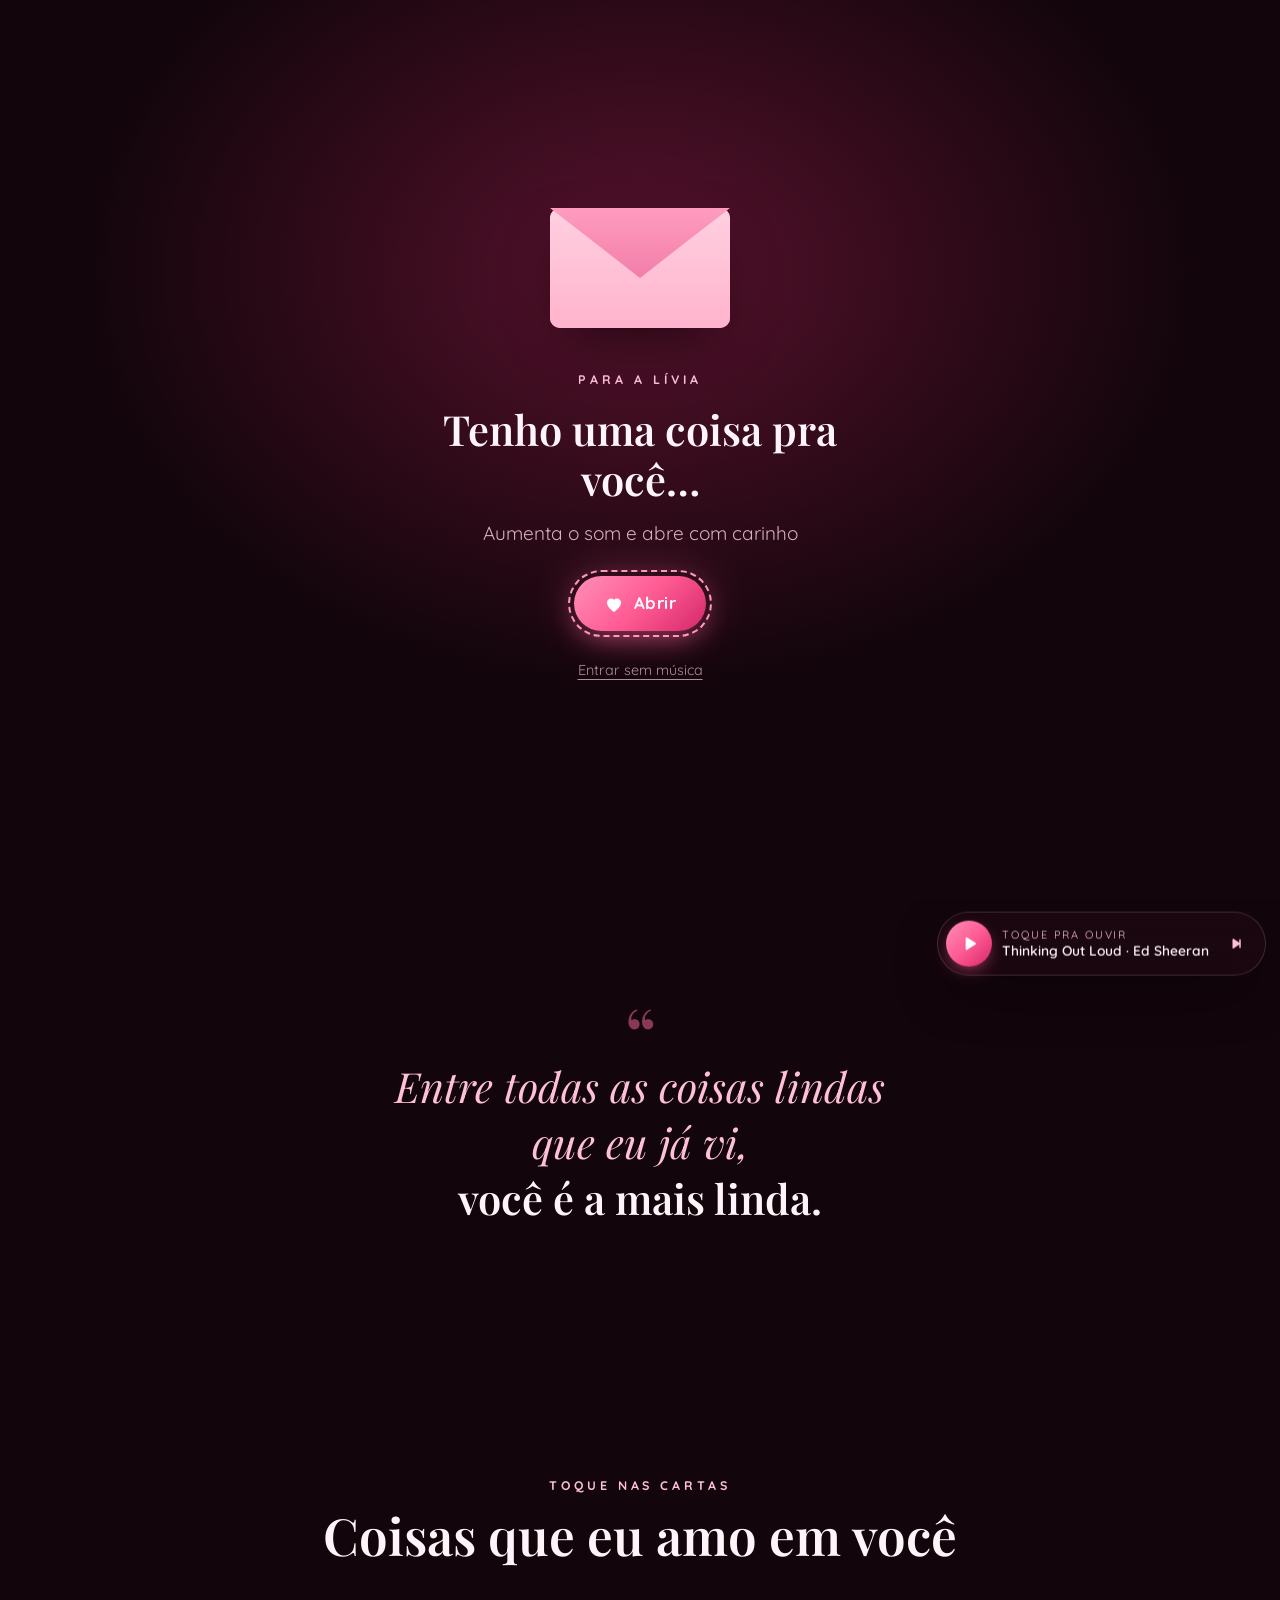
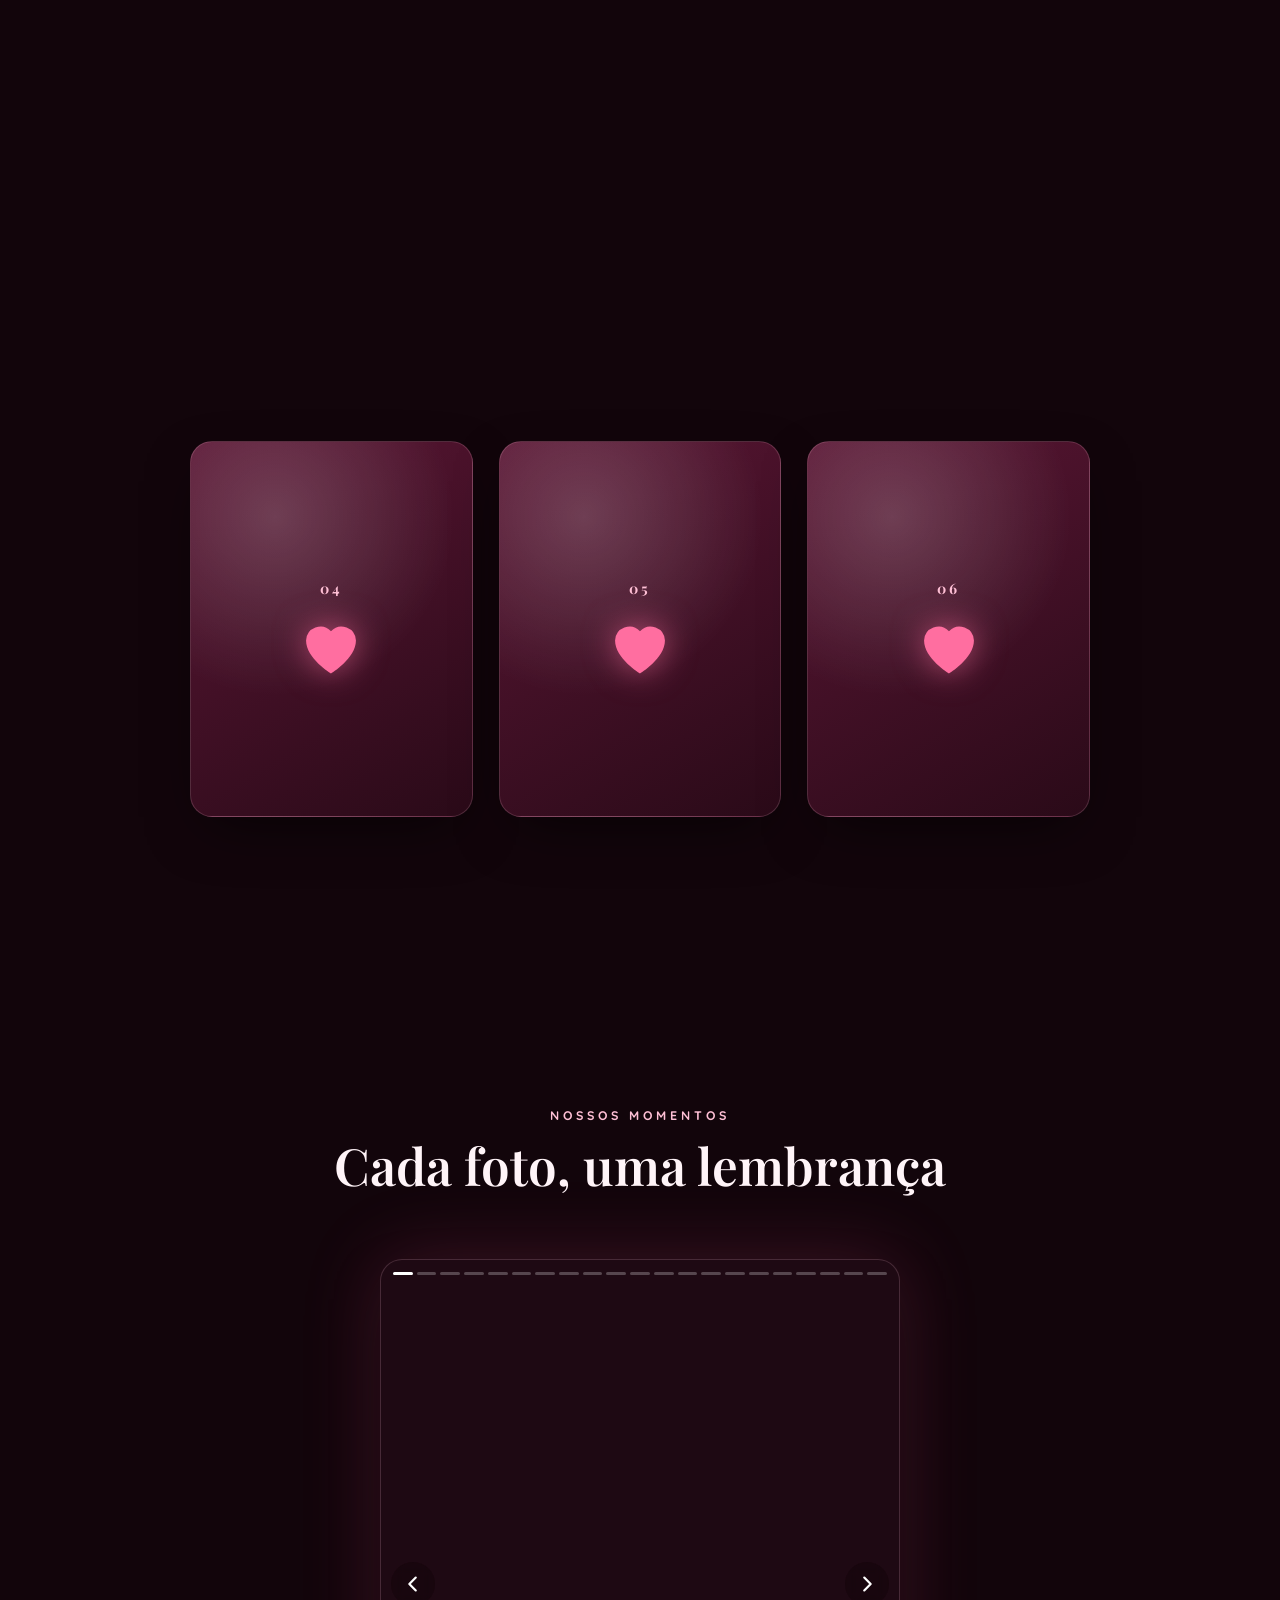
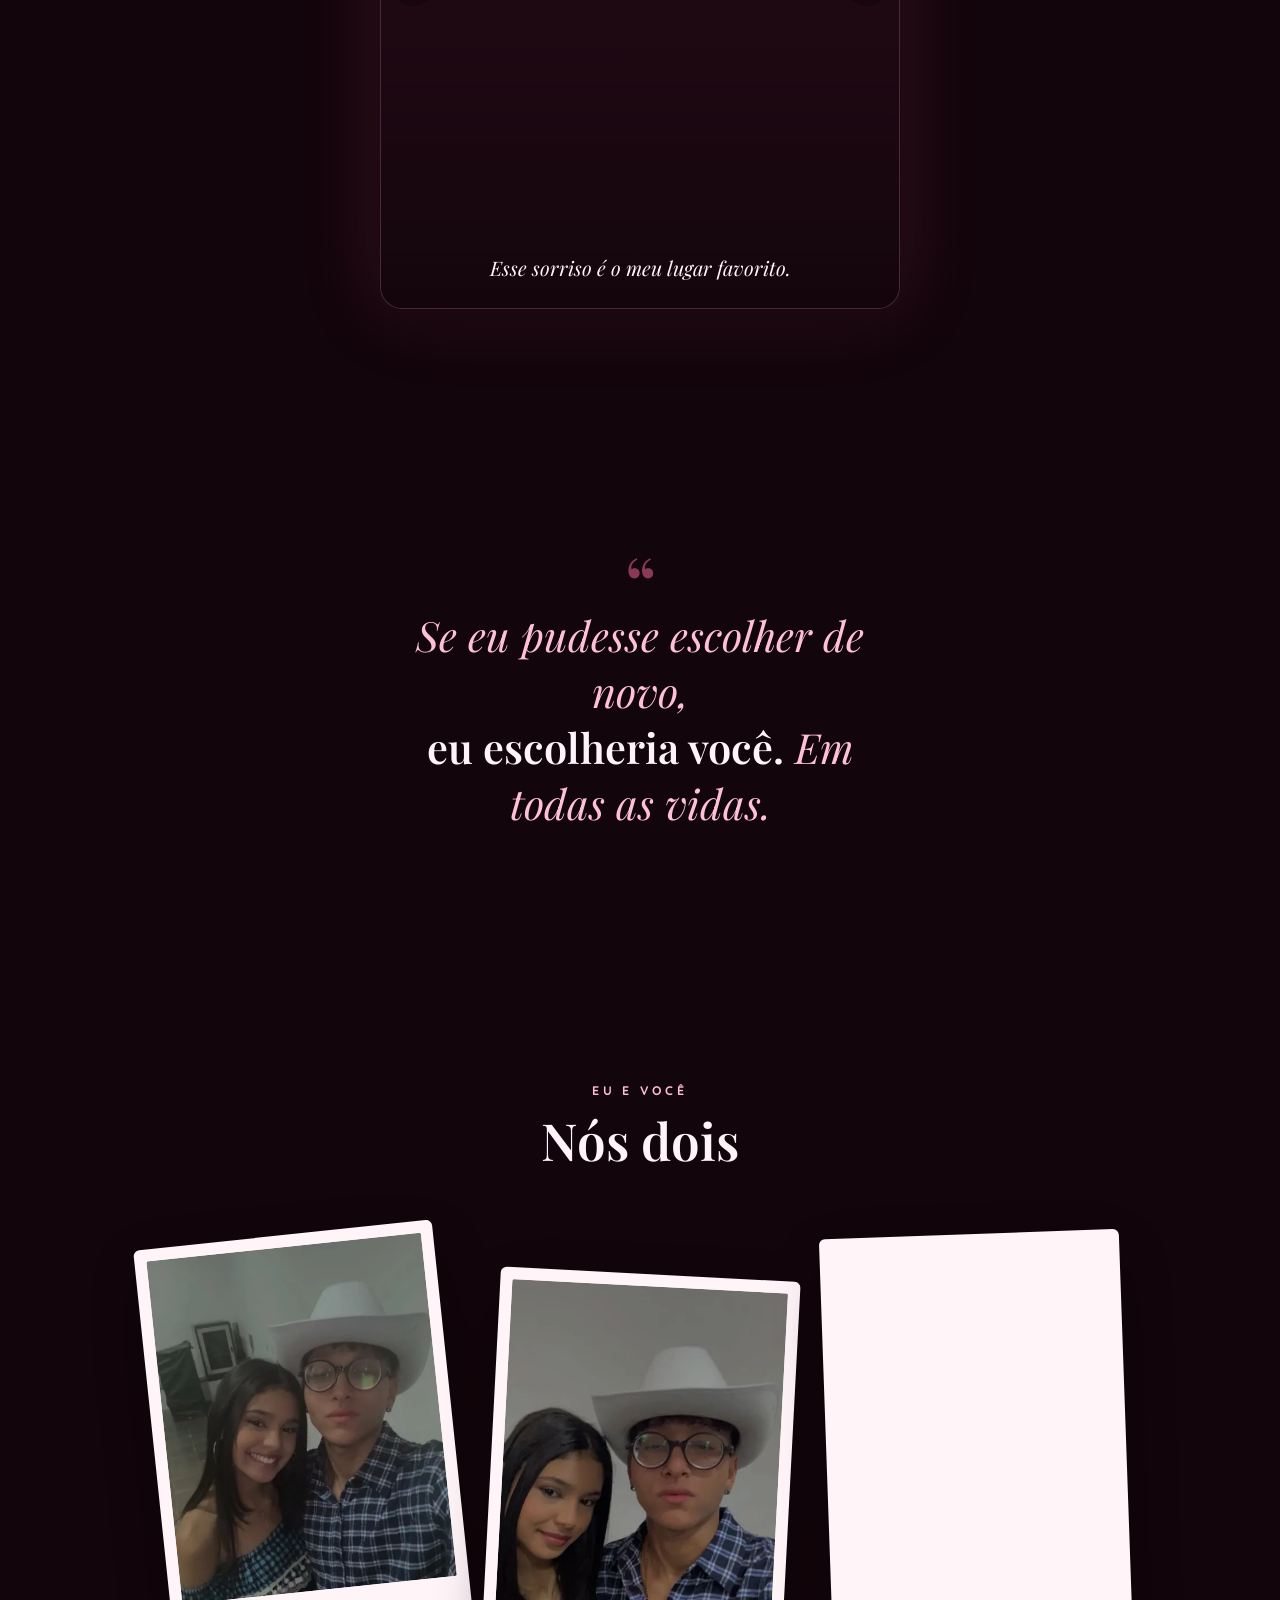
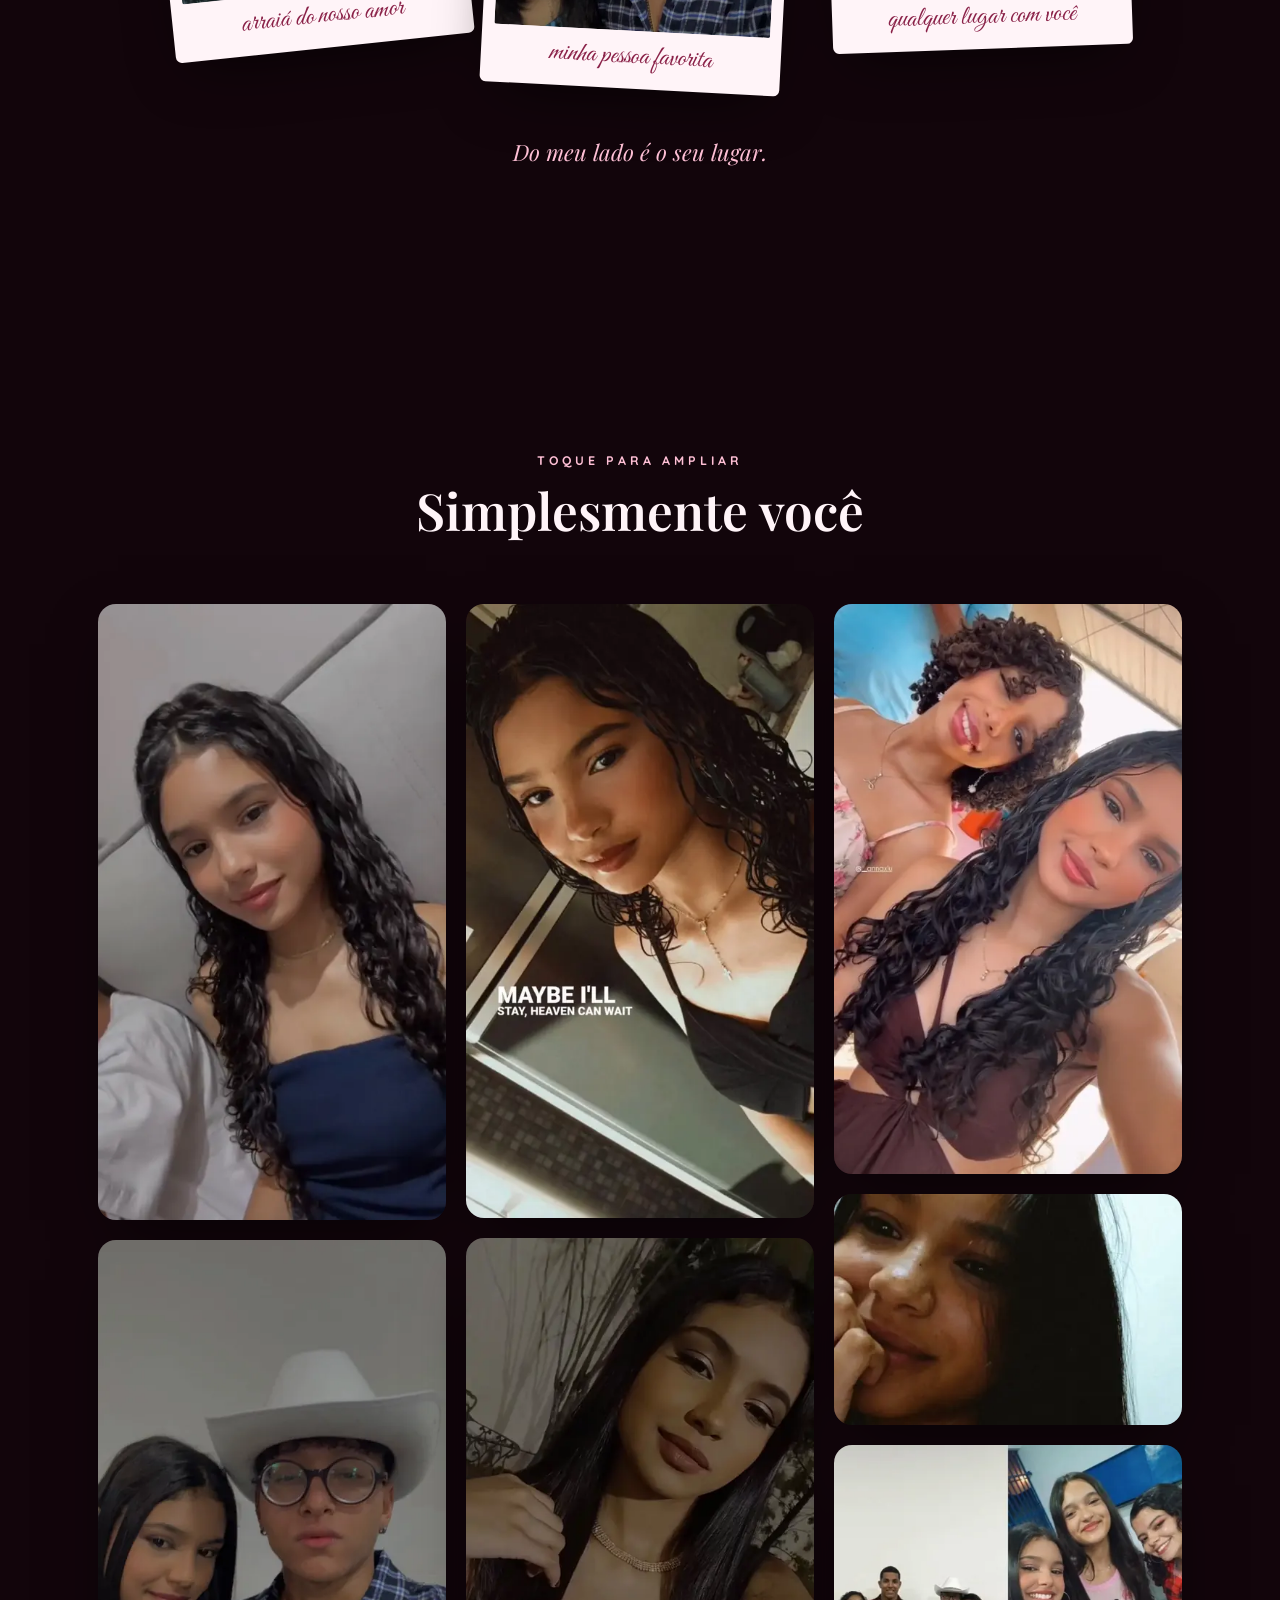
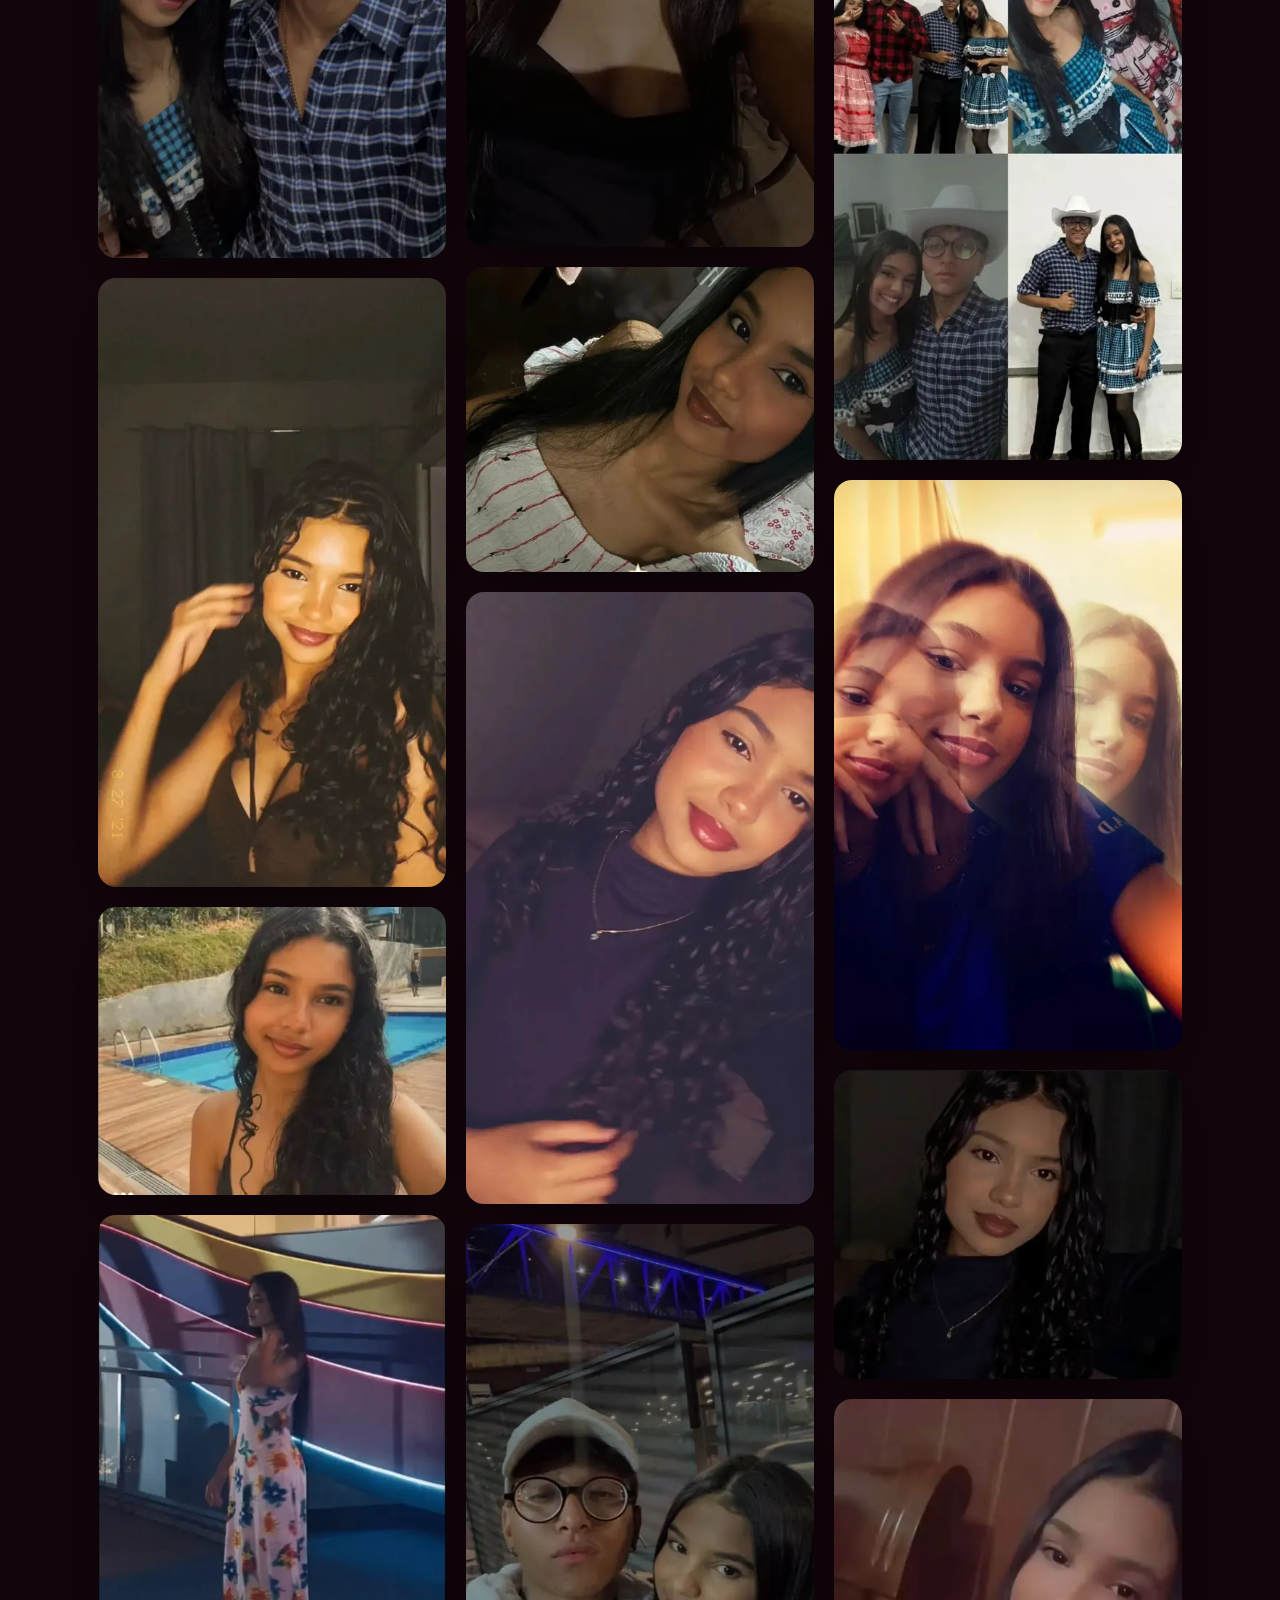
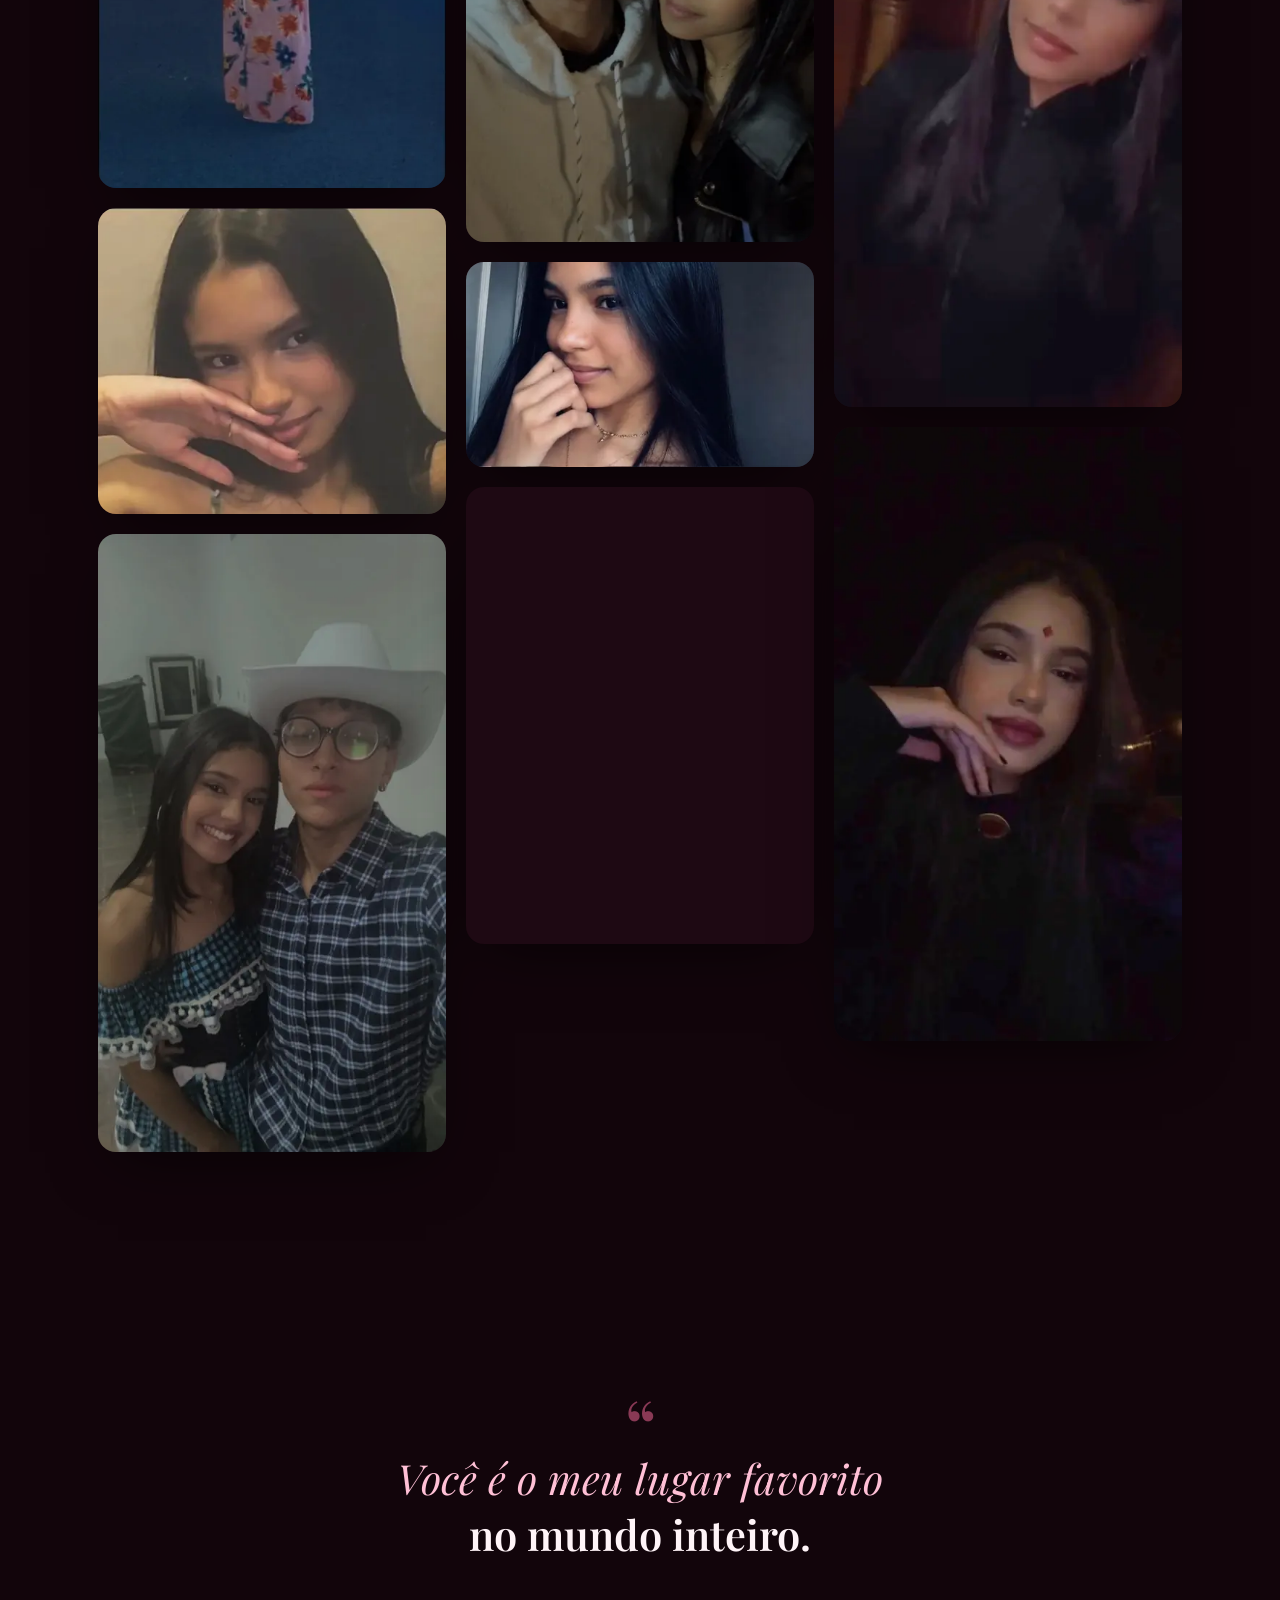
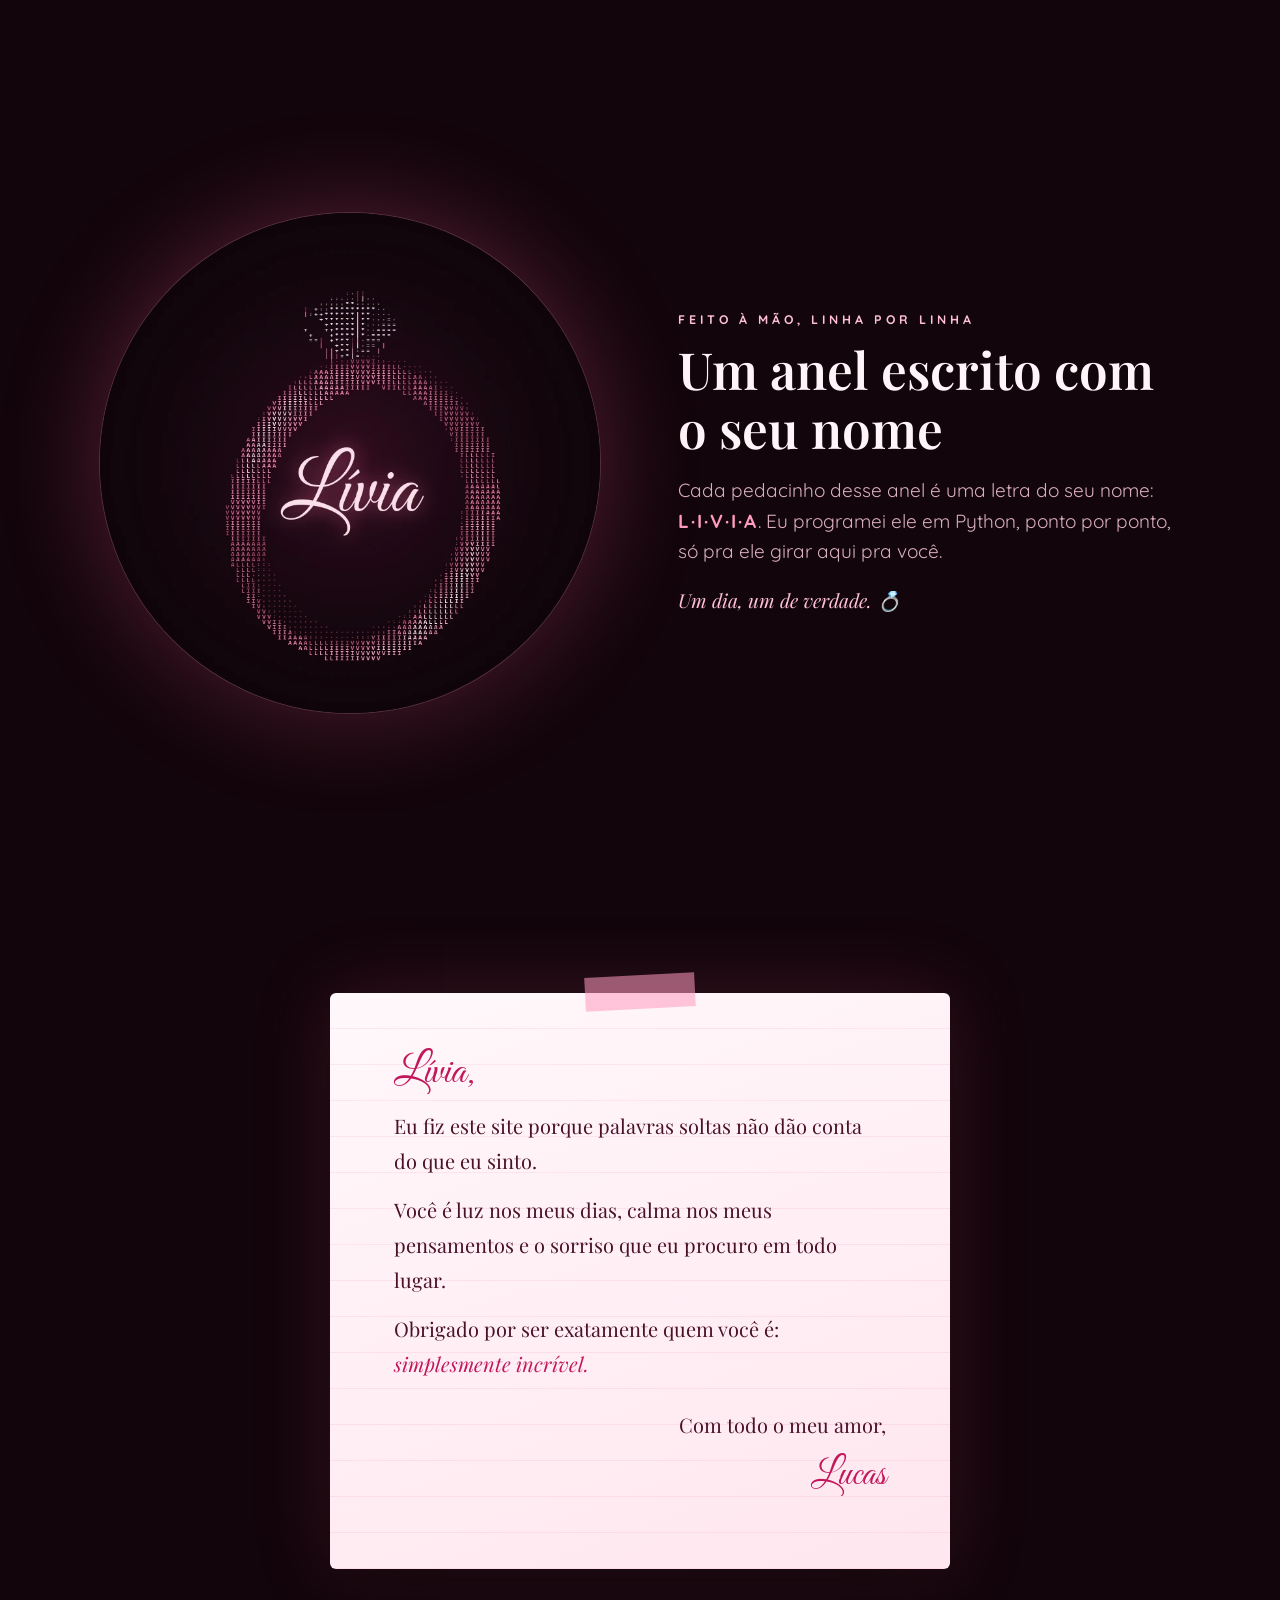
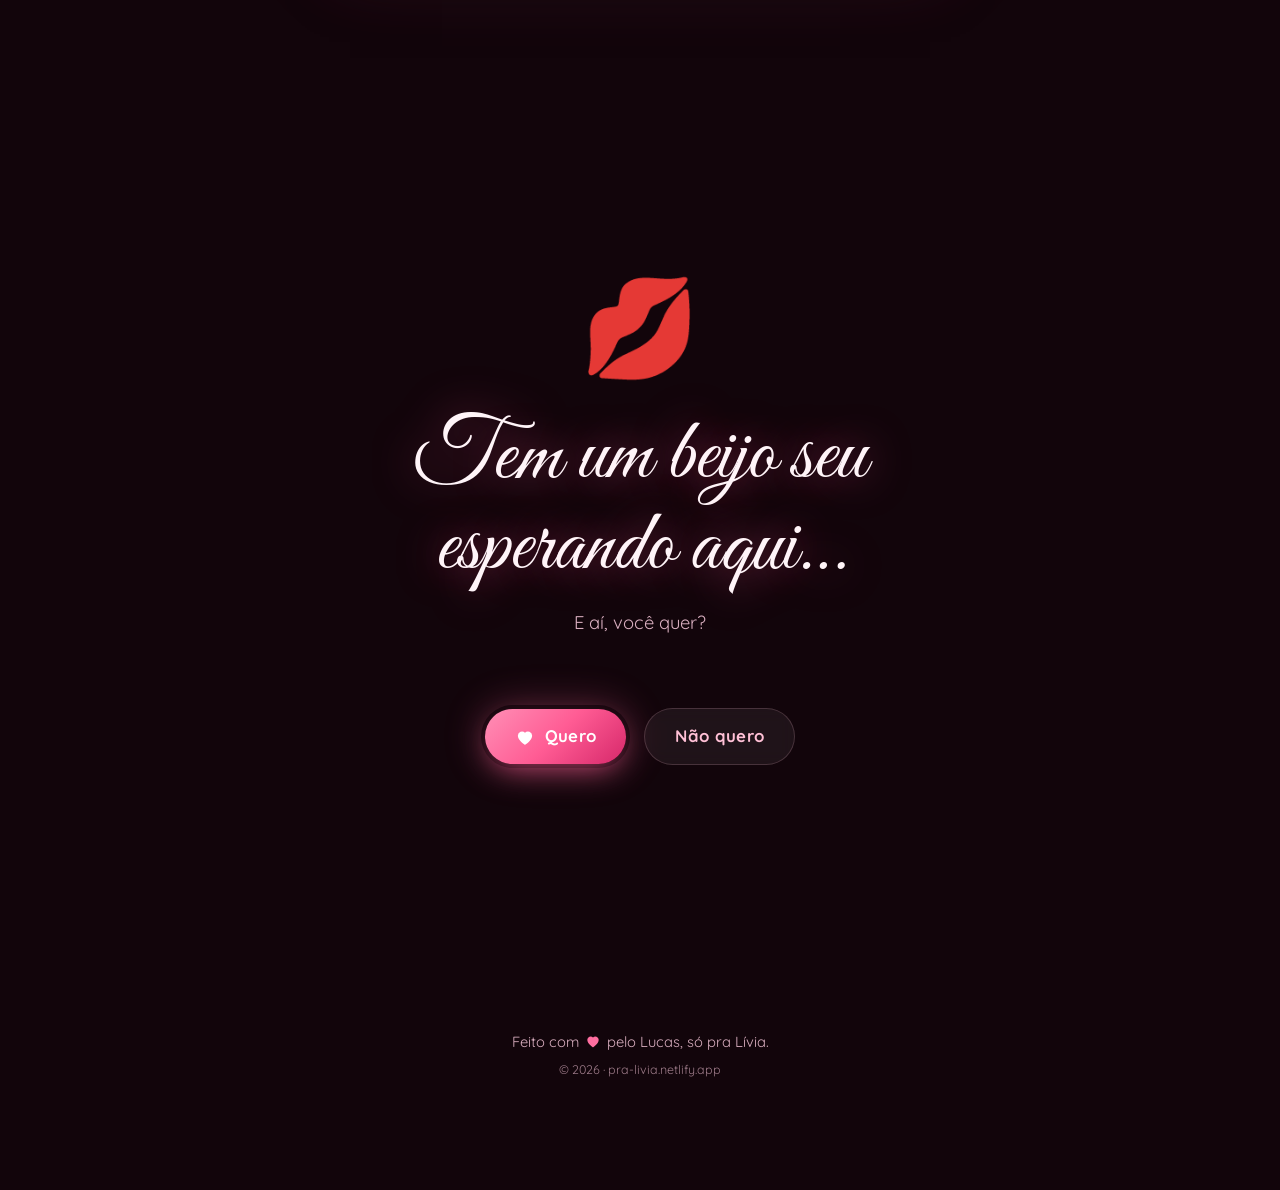
==== index.html @ 04ec2717 "feat: site de homenagem para a Lívia - Abertura em envelope, player de música (YouTube), corações an" ====
<!DOCTYPE html>
<html lang="pt-BR">
<head>
  <!-- =====================================================================
       Ela é simplesmente incrível — uma homenagem para a Lívia
       Feito com amor pelo Lucas · https://pra-livia.netlify.app
       ===================================================================== -->
  <meta charset="UTF-8">
  <meta name="viewport" content="width=device-width, initial-scale=1, viewport-fit=cover">

  <!-- SEO básico -->
  <title>Ela é simplesmente incrível · Uma homenagem para a Lívia</title>
  <meta name="description" content="Um site feito com todo o amor do Lucas para a Lívia: nossos momentos, as fotos mais lindas dela, mensagens do coração e uma música especial. Porque ela é simplesmente incrível.">
  <meta name="author" content="Lucas">
  <meta name="keywords" content="Lívia, homenagem, declaração de amor, namorada, ela é simplesmente incrível, site de amor, Lucas e Lívia">
  <meta name="robots" content="index, follow, max-image-preview:large">
  <link rel="canonical" href="https://pra-livia.netlify.app/">

  <!-- Cores do navegador / app -->
  <meta name="theme-color" content="#12050b">
  <meta name="color-scheme" content="dark">
  <meta name="mobile-web-app-capable" content="yes">
  <meta name="apple-mobile-web-app-capable" content="yes">
  <meta name="apple-mobile-web-app-status-bar-style" content="black-translucent">
  <meta name="apple-mobile-web-app-title" content="Pra Lívia">
  <meta name="application-name" content="Pra Lívia">
  <meta name="format-detection" content="telephone=no">

  <!-- Favicons e ícones -->
  <link rel="icon" href="/favicon.svg" type="image/svg+xml">
  <link rel="icon" href="/assets/icons/favicon.ico" sizes="48x48">
  <link rel="icon" href="/assets/icons/favicon-32x32.png" type="image/png" sizes="32x32">
  <link rel="icon" href="/assets/icons/favicon-16x16.png" type="image/png" sizes="16x16">
  <link rel="apple-touch-icon" href="/assets/icons/apple-touch-icon.png" sizes="180x180">
  <link rel="manifest" href="/site.webmanifest">

  <!-- Open Graph: WhatsApp, Instagram, Facebook, LinkedIn, Telegram, Discord -->
  <meta property="og:type" content="website">
  <meta property="og:locale" content="pt_BR">
  <meta property="og:site_name" content="Pra Lívia">
  <meta property="og:title" content="Ela é simplesmente incrível 💗">
  <meta property="og:description" content="Lívia, eu fiz uma coisa pra você. Abre com carinho. Com todo o amor do Lucas.">
  <meta property="og:url" content="https://pra-livia.netlify.app/">
  <meta property="og:image" content="https://pra-livia.netlify.app/assets/img/social/og-image.jpg">
  <meta property="og:image:secure_url" content="https://pra-livia.netlify.app/assets/img/social/og-image.jpg">
  <meta property="og:image:type" content="image/jpeg">
  <meta property="og:image:width" content="1200">
  <meta property="og:image:height" content="630">
  <meta property="og:image:alt" content="Polaroids da Lívia e do Lucas com o título: Ela é simplesmente incrível">

  <!-- X / Twitter -->
  <meta name="twitter:card" content="summary_large_image">
  <meta name="twitter:title" content="Ela é simplesmente incrível 💗">
  <meta name="twitter:description" content="Lívia, eu fiz uma coisa pra você. Abre com carinho. Com todo o amor do Lucas.">
  <meta name="twitter:image" content="https://pra-livia.netlify.app/assets/img/social/og-image.jpg">
  <meta name="twitter:image:alt" content="Polaroids da Lívia e do Lucas com o título: Ela é simplesmente incrível">

  <!-- Dados estruturados (Google) -->
  <script type="application/ld+json">
  {
    "@context": "https://schema.org",
    "@type": "WebSite",
    "name": "Ela é simplesmente incrível",
    "alternateName": "Pra Lívia",
    "url": "https://pra-livia.netlify.app/",
    "inLanguage": "pt-BR",
    "description": "Uma homenagem do Lucas para a Lívia: momentos, fotos, mensagens e música.",
    "image": "https://pra-livia.netlify.app/assets/img/social/og-image.jpg",
    "author": { "@type": "Person", "name": "Lucas" },
    "about": { "@type": "Person", "name": "Lívia" }
  }
  </script>

  <!-- Fontes (Google Fonts) e conexões antecipadas -->
  <link rel="preconnect" href="https://fonts.googleapis.com">
  <link rel="preconnect" href="https://fonts.gstatic.com" crossorigin>
  <link rel="stylesheet" href="https://fonts.googleapis.com/css2?family=Great+Vibes&family=Playfair+Display:ital,wght@0,500;0,600;0,700;1,500&family=Quicksand:wght@400;500;600;700&display=swap">

  <!-- Foto principal carregada primeiro (melhora o LCP) -->
  <link rel="preload" as="image" href="/assets/img/fotos/livia-01-sm.webp" imagesrcset="/assets/img/fotos/livia-01-sm.webp 480w, /assets/img/fotos/livia-01.webp 900w" imagesizes="(max-width: 700px) 78vw, 420px">

  <link rel="stylesheet" href="/assets/css/style.css">
  <script src="/assets/js/main.js" defer></script>
</head>

<body class="is-locked">
  <a class="skip-link" href="#conteudo">Pular para o conteúdo</a>

  <!-- Fundo animado: corações flutuando (canvas) -->
  <canvas id="hearts-canvas" class="hearts-canvas" aria-hidden="true"></canvas>

  <!-- ===================================================================
       0) ABERTURA — o "envelope". O toque dela libera a música.
       =================================================================== -->
  <div id="intro" class="intro" role="dialog" aria-modal="true" aria-labelledby="intro-title">
    <div class="intro__card">
      <div class="envelope" aria-hidden="true">
        <div class="envelope__body"></div>
        <div class="envelope__letter">
          <svg viewBox="0 0 32 32"><use href="#i-heart"/></svg>
        </div>
        <div class="envelope__front"></div>
        <div class="envelope__flap"></div>
      </div>
      <p class="intro__eyebrow">Para a Lívia</p>
      <h1 id="intro-title" class="intro__title">Tenho uma coisa pra você…</h1>
      <p class="intro__hint">Aumenta o som e abre com carinho</p>
      <button id="intro-open" class="btn btn--primary btn--glow" type="button">
        <svg class="btn__icon" viewBox="0 0 32 32" aria-hidden="true"><use href="#i-heart"/></svg>
        Abrir
      </button>
      <button id="intro-silent" class="intro__silent" type="button">Entrar sem música</button>
    </div>
  </div>

  <!-- Player de música flutuante -->
  <aside class="player" id="player" aria-label="Música">
    <button class="player__toggle" id="player-toggle" type="button" aria-label="Tocar música" aria-pressed="false">
      <svg class="player__icon player__icon--play" viewBox="0 0 24 24" aria-hidden="true"><path d="M8 5.5v13a1 1 0 0 0 1.5.86l10.4-6.5a1 1 0 0 0 0-1.72L9.5 4.64A1 1 0 0 0 8 5.5z"/></svg>
      <span class="player__bars" aria-hidden="true"><i></i><i></i><i></i><i></i></span>
    </button>
    <div class="player__info">
      <span class="player__label" id="player-label">Toque pra ouvir</span>
      <span class="player__song" id="player-song">Thinking Out Loud · Ed Sheeran</span>
    </div>
    <button class="player__next" id="player-next" type="button" aria-label="Próxima música">
      <svg viewBox="0 0 24 24" aria-hidden="true"><path d="M6 6.5v11a1 1 0 0 0 1.55.83L15 13.2V17a1 1 0 0 0 2 0V7a1 1 0 0 0-2 0v3.8L7.55 5.67A1 1 0 0 0 6 6.5z"/></svg>
    </button>
    <!-- O YouTube injeta o player aqui (fica escondido: só o áudio importa) -->
    <div class="player__yt" aria-hidden="true"><div id="yt-player"></div></div>
  </aside>

  <main id="conteudo">

    <!-- =================================================================
         1) CAPA
         ================================================================= -->
    <header class="hero" id="inicio">
      <div class="hero__text">
        <p class="eyebrow reveal">Uma homenagem para</p>
        <h2 class="hero__name reveal" data-delay="1">Lívia</h2>
        <p class="hero__title reveal" data-delay="2">Ela é simplesmente <em>incrível</em></p>
        <p class="hero__typed reveal" data-delay="3">
          <span id="typed"></span><span class="caret" aria-hidden="true"></span>
        </p>
      </div>

      <figure class="hero__photo reveal" data-delay="2">
        <div class="hero__frame">
          <img src="/assets/img/fotos/livia-01-sm.webp"
               srcset="/assets/img/fotos/livia-01-sm.webp 480w, /assets/img/fotos/livia-01.webp 900w"
               sizes="(max-width: 700px) 78vw, 420px"
               width="900" height="1593" alt="Lívia sorrindo, com os cabelos cacheados soltos"
               fetchpriority="high" decoding="async">
        </div>
        <span class="hero__badge" aria-hidden="true">
          <svg viewBox="0 0 32 32"><use href="#i-heart"/></svg>
        </span>
      </figure>

      <a class="scroll-hint" href="#motivos">
        <span>role com carinho</span>
        <i aria-hidden="true"></i>
      </a>
    </header>

    <!-- Mensagem curta entre seções -->
    <section class="quote" aria-label="Mensagem para a Lívia">
      <p class="quote__text reveal">Entre todas as coisas lindas que eu já vi,<br><strong>você é a mais linda.</strong></p>
    </section>

    <!-- =================================================================
         2) MOTIVOS — cartas que viram ao toque
         ================================================================= -->
    <section class="section reasons" id="motivos" aria-labelledby="motivos-titulo">
      <header class="section__head">
        <p class="eyebrow reveal">Toque nas cartas</p>
        <h2 id="motivos-titulo" class="section__title reveal">Coisas que eu amo em você</h2>
      </header>

      <ul class="reasons__grid">
        <li class="reveal"><button class="flip" type="button" aria-pressed="false"><span class="flip__inner"><span class="flip__front"><b>01</b><svg viewBox="0 0 32 32" aria-hidden="true"><use href="#i-heart"/></svg><span class="visually-hidden">Revelar motivo</span></span><span class="flip__back">Seu sorriso, que muda o meu dia inteiro em um segundo.</span></span></button></li>
        <li class="reveal" data-delay="1"><button class="flip" type="button" aria-pressed="false"><span class="flip__inner"><span class="flip__front"><b>02</b><svg viewBox="0 0 32 32" aria-hidden="true"><use href="#i-heart"/></svg><span class="visually-hidden">Revelar motivo</span></span><span class="flip__back">Seus olhos, que dizem tudo sem você falar nada.</span></span></button></li>
        <li class="reveal" data-delay="2"><button class="flip" type="button" aria-pressed="false"><span class="flip__inner"><span class="flip__front"><b>03</b><svg viewBox="0 0 32 32" aria-hidden="true"><use href="#i-heart"/></svg><span class="visually-hidden">Revelar motivo</span></span><span class="flip__back">Esses cachos, que são uma obra de arte.</span></span></button></li>
        <li class="reveal"><button class="flip" type="button" aria-pressed="false"><span class="flip__inner"><span class="flip__front"><b>04</b><svg viewBox="0 0 32 32" aria-hidden="true"><use href="#i-heart"/></svg><span class="visually-hidden">Revelar motivo</span></span><span class="flip__back">O seu jeitinho, que ninguém mais no mundo tem.</span></span></button></li>
        <li class="reveal" data-delay="1"><button class="flip" type="button" aria-pressed="false"><span class="flip__inner"><span class="flip__front"><b>05</b><svg viewBox="0 0 32 32" aria-hidden="true"><use href="#i-heart"/></svg><span class="visually-hidden">Revelar motivo</span></span><span class="flip__back">A paz que eu sinto quando estou com você.</span></span></button></li>
        <li class="reveal" data-delay="2"><button class="flip" type="button" aria-pressed="false"><span class="flip__inner"><span class="flip__front"><b>06</b><svg viewBox="0 0 32 32" aria-hidden="true"><use href="#i-heart"/></svg><span class="visually-hidden">Revelar motivo</span></span><span class="flip__back">Você inteira. Do jeitinho que você é.</span></span></button></li>
      </ul>
    </section>

    <!-- =================================================================
         3) SLIDESHOW — as fotos passando sozinhas
         ================================================================= -->
    <section class="section show" id="momentos" aria-labelledby="momentos-titulo">
      <header class="section__head">
        <p class="eyebrow reveal">Nossos momentos</p>
        <h2 id="momentos-titulo" class="section__title reveal">Cada foto, uma lembrança</h2>
      </header>

      <div class="show__stage reveal" id="slideshow" aria-roledescription="carrossel" aria-label="Fotos passando automaticamente">
        <div class="show__progress" id="show-progress" aria-hidden="true"></div>
        <div class="show__slides" id="show-slides"></div>
        <p class="show__caption" id="show-caption"></p>
        <button class="show__nav show__nav--prev" id="show-prev" type="button" aria-label="Foto anterior">
          <svg viewBox="0 0 24 24" aria-hidden="true"><path d="M15 5l-7 7 7 7"/></svg>
        </button>
        <button class="show__nav show__nav--next" id="show-next" type="button" aria-label="Próxima foto">
          <svg viewBox="0 0 24 24" aria-hidden="true"><path d="M9 5l7 7-7 7"/></svg>
        </button>
      </div>
    </section>

    <section class="quote" aria-label="Mensagem para a Lívia">
      <p class="quote__text reveal">Se eu pudesse escolher de novo,<br><strong>eu escolheria você.</strong> Em todas as vidas.</p>
    </section>

    <!-- =================================================================
         4) NÓS DOIS — polaroids
         ================================================================= -->
    <section class="section us" id="nos" aria-labelledby="nos-titulo">
      <header class="section__head">
        <p class="eyebrow reveal">Eu e você</p>
        <h2 id="nos-titulo" class="section__title reveal">Nós dois</h2>
      </header>

      <div class="us__board">
        <figure class="polaroid polaroid--a reveal">
          <img src="/assets/img/fotos/livia-07-sm.webp" width="480" height="853" loading="lazy" decoding="async" alt="Lívia e Lucas juntos numa festa junina, ele de chapéu de cowboy">
          <figcaption>arraiá do nosso amor</figcaption>
        </figure>
        <figure class="polaroid polaroid--b reveal" data-delay="1">
          <img src="/assets/img/fotos/livia-02-sm.webp" width="480" height="853" loading="lazy" decoding="async" alt="Lívia e Lucas lado a lado, olhando para a câmera">
          <figcaption>minha pessoa favorita</figcaption>
        </figure>
        <figure class="polaroid polaroid--c reveal" data-delay="2">
          <img src="/assets/img/fotos/livia-12-sm.webp" width="480" height="853" loading="lazy" decoding="async" alt="Lucas e Lívia juntos à noite">
          <figcaption>qualquer lugar com você</figcaption>
        </figure>
      </div>
      <p class="us__note reveal">Do meu lado é o seu lugar.</p>
    </section>

    <!-- =================================================================
         5) GALERIA — todas as fotos, com lightbox
         ================================================================= -->
    <section class="section gallery" id="galeria" aria-labelledby="galeria-titulo">
      <header class="section__head">
        <p class="eyebrow reveal">Toque para ampliar</p>
        <h2 id="galeria-titulo" class="section__title reveal">Simplesmente você</h2>
      </header>

      <ul class="gallery__grid" id="gallery">
        <!-- GALERIA:INICIO -->
        <li class="gallery__item reveal"><button class="gallery__btn" type="button" data-index="0" data-full="/assets/img/fotos/livia-01.webp" data-caption="Esse sorriso é o meu lugar favorito."><img src="/assets/img/fotos/livia-01-sm.webp" srcset="/assets/img/fotos/livia-01-sm.webp 480w, /assets/img/fotos/livia-01.webp 900w" sizes="(max-width: 600px) 50vw, (max-width: 1000px) 33vw, 300px" width="900" height="1593" loading="lazy" decoding="async" alt="Lívia sorrindo, com os cabelos cacheados soltos"><span class="gallery__cap">Esse sorriso é o meu lugar favorito.</span></button></li>
        <li class="gallery__item reveal"><button class="gallery__btn" type="button" data-index="1" data-full="/assets/img/fotos/livia-02.webp" data-caption="Nós dois: minha parte preferida de qualquer dia."><img src="/assets/img/fotos/livia-02-sm.webp" srcset="/assets/img/fotos/livia-02-sm.webp 480w, /assets/img/fotos/livia-02.webp 900w" sizes="(max-width: 600px) 50vw, (max-width: 1000px) 33vw, 300px" width="900" height="1600" loading="lazy" decoding="async" alt="Lívia e Lucas lado a lado, olhando para a câmera"><span class="gallery__cap">Nós dois: minha parte preferida de qualquer dia.</span></button></li>
        <li class="gallery__item reveal"><button class="gallery__btn" type="button" data-index="2" data-full="/assets/img/fotos/livia-03.webp" data-caption="Luz dourada, mas quem brilha é você."><img src="/assets/img/fotos/livia-03-sm.webp" srcset="/assets/img/fotos/livia-03-sm.webp 480w, /assets/img/fotos/livia-03.webp 900w" sizes="(max-width: 600px) 50vw, (max-width: 1000px) 33vw, 300px" width="900" height="1575" loading="lazy" decoding="async" alt="Lívia sorrindo sob uma luz dourada"><span class="gallery__cap">Luz dourada, mas quem brilha é você.</span></button></li>
        <li class="gallery__item reveal"><button class="gallery__btn" type="button" data-index="3" data-full="/assets/img/fotos/livia-04.webp" data-caption="Até o sol fica com inveja."><img src="/assets/img/fotos/livia-04-sm.webp" srcset="/assets/img/fotos/livia-04-sm.webp 480w, /assets/img/fotos/livia-04.webp 900w" sizes="(max-width: 600px) 50vw, (max-width: 1000px) 33vw, 300px" width="900" height="744" loading="lazy" decoding="async" alt="Lívia sorrindo ao lado de uma piscina, num dia de sol"><span class="gallery__cap">Até o sol fica com inveja.</span></button></li>
        <li class="gallery__item reveal"><button class="gallery__btn" type="button" data-index="4" data-full="/assets/img/fotos/livia-05.webp" data-caption="Elegante sem nem tentar."><img src="/assets/img/fotos/livia-05-sm.webp" srcset="/assets/img/fotos/livia-05-sm.webp 480w, /assets/img/fotos/livia-05.webp 900w" sizes="(max-width: 600px) 50vw, (max-width: 1000px) 33vw, 300px" width="900" height="1481" loading="lazy" decoding="async" alt="Lívia de corpo inteiro com um vestido longo florido"><span class="gallery__cap">Elegante sem nem tentar.</span></button></li>
        <li class="gallery__item reveal"><button class="gallery__btn" type="button" data-index="5" data-full="/assets/img/fotos/livia-06.webp" data-caption="Esse jeitinho que me desmonta."><img src="/assets/img/fotos/livia-06-sm.webp" srcset="/assets/img/fotos/livia-06-sm.webp 480w, /assets/img/fotos/livia-06.webp 900w" sizes="(max-width: 600px) 50vw, (max-width: 1000px) 33vw, 300px" width="900" height="791" loading="lazy" decoding="async" alt="Lívia sorrindo com a mão perto do rosto"><span class="gallery__cap">Esse jeitinho que me desmonta.</span></button></li>
        <li class="gallery__item reveal"><button class="gallery__btn" type="button" data-index="6" data-full="/assets/img/fotos/livia-07.webp" data-caption="Arraiá do nosso amor."><img src="/assets/img/fotos/livia-07-sm.webp" srcset="/assets/img/fotos/livia-07-sm.webp 480w, /assets/img/fotos/livia-07.webp 900w" sizes="(max-width: 600px) 50vw, (max-width: 1000px) 33vw, 300px" width="900" height="1600" loading="lazy" decoding="async" alt="Lívia e Lucas juntos numa festa junina, ele de chapéu de cowboy"><span class="gallery__cap">Arraiá do nosso amor.</span></button></li>
        <li class="gallery__item reveal"><button class="gallery__btn" type="button" data-index="7" data-full="/assets/img/fotos/livia-08.webp" data-caption="Por você, eu fico. Sempre."><img src="/assets/img/fotos/livia-08-sm.webp" srcset="/assets/img/fotos/livia-08-sm.webp 480w, /assets/img/fotos/livia-08.webp 900w" sizes="(max-width: 600px) 50vw, (max-width: 1000px) 33vw, 300px" width="900" height="1589" loading="lazy" decoding="async" alt="Lívia olhando para a câmera, com os cachos caindo no ombro"><span class="gallery__cap">Por você, eu fico. Sempre.</span></button></li>
        <li class="gallery__item reveal"><button class="gallery__btn" type="button" data-index="8" data-full="/assets/img/fotos/livia-09.webp" data-caption="Linda de um jeito que nem dá pra explicar."><img src="/assets/img/fotos/livia-09-sm.webp" srcset="/assets/img/fotos/livia-09-sm.webp 480w, /assets/img/fotos/livia-09.webp 900w" sizes="(max-width: 600px) 50vw, (max-width: 1000px) 33vw, 300px" width="900" height="1575" loading="lazy" decoding="async" alt="Lívia com o cabelo liso, olhando para a câmera"><span class="gallery__cap">Linda de um jeito que nem dá pra explicar.</span></button></li>
        <li class="gallery__item reveal"><button class="gallery__btn" type="button" data-index="9" data-full="/assets/img/fotos/livia-10.webp" data-caption="Seu olhar conversa comigo."><img src="/assets/img/fotos/livia-10-sm.webp" srcset="/assets/img/fotos/livia-10-sm.webp 480w, /assets/img/fotos/livia-10.webp 900w" sizes="(max-width: 600px) 50vw, (max-width: 1000px) 33vw, 300px" width="900" height="788" loading="lazy" decoding="async" alt="Lívia deitada, sorrindo de leve"><span class="gallery__cap">Seu olhar conversa comigo.</span></button></li>
        <li class="gallery__item reveal"><button class="gallery__btn" type="button" data-index="10" data-full="/assets/img/fotos/livia-11.webp" data-caption="Minha calma no meio do caos."><img src="/assets/img/fotos/livia-11-sm.webp" srcset="/assets/img/fotos/livia-11-sm.webp 480w, /assets/img/fotos/livia-11.webp 900w" sizes="(max-width: 600px) 50vw, (max-width: 1000px) 33vw, 300px" width="900" height="1582" loading="lazy" decoding="async" alt="Lívia sorrindo, com um colar delicado"><span class="gallery__cap">Minha calma no meio do caos.</span></button></li>
        <li class="gallery__item reveal"><button class="gallery__btn" type="button" data-index="11" data-full="/assets/img/fotos/livia-12.webp" data-caption="Qualquer lugar fica especial com você."><img src="/assets/img/fotos/livia-12-sm.webp" srcset="/assets/img/fotos/livia-12-sm.webp 480w, /assets/img/fotos/livia-12.webp 900w" sizes="(max-width: 600px) 50vw, (max-width: 1000px) 33vw, 300px" width="900" height="1600" loading="lazy" decoding="async" alt="Lucas e Lívia juntos à noite"><span class="gallery__cap">Qualquer lugar fica especial com você.</span></button></li>
        <li class="gallery__item reveal"><button class="gallery__btn" type="button" data-index="12" data-full="/assets/img/fotos/livia-13.webp" data-caption="Delicada como uma flor."><img src="/assets/img/fotos/livia-13-sm.webp" srcset="/assets/img/fotos/livia-13-sm.webp 480w, /assets/img/fotos/livia-13.webp 900w" sizes="(max-width: 600px) 50vw, (max-width: 1000px) 33vw, 300px" width="900" height="530" loading="lazy" decoding="async" alt="Lívia com a mão no queixo, sorrindo"><span class="gallery__cap">Delicada como uma flor.</span></button></li>
        <li class="gallery__item reveal"><button class="gallery__btn" type="button" data-index="13" data-full="/assets/img/fotos/livia-14.webp" data-caption="Simples assim: perfeita."><img src="/assets/img/fotos/livia-14-sm.webp" srcset="/assets/img/fotos/livia-14-sm.webp 480w, /assets/img/fotos/livia-14.webp 900w" sizes="(max-width: 600px) 50vw, (max-width: 1000px) 33vw, 300px" width="900" height="1182" loading="lazy" decoding="async" alt="Lívia deitada, com o cabelo espalhado"><span class="gallery__cap">Simples assim: perfeita.</span></button></li>
        <li class="gallery__item reveal"><button class="gallery__btn" type="button" data-index="14" data-full="/assets/img/fotos/livia-15.webp" data-caption="Seu sorriso contagia todo mundo."><img src="/assets/img/fotos/livia-15-sm.webp" srcset="/assets/img/fotos/livia-15-sm.webp 480w, /assets/img/fotos/livia-15.webp 900w" sizes="(max-width: 600px) 50vw, (max-width: 1000px) 33vw, 300px" width="900" height="1475" loading="lazy" decoding="async" alt="Lívia sorrindo ao lado de uma amiga"><span class="gallery__cap">Seu sorriso contagia todo mundo.</span></button></li>
        <li class="gallery__item reveal"><button class="gallery__btn" type="button" data-index="15" data-full="/assets/img/fotos/livia-16.webp" data-caption="Seus olhos são meu poema favorito."><img src="/assets/img/fotos/livia-16-sm.webp" srcset="/assets/img/fotos/livia-16-sm.webp 480w, /assets/img/fotos/livia-16.webp 900w" sizes="(max-width: 600px) 50vw, (max-width: 1000px) 33vw, 300px" width="900" height="596" loading="lazy" decoding="async" alt="Close do rosto da Lívia, com a mão no rosto"><span class="gallery__cap">Seus olhos são meu poema favorito.</span></button></li>
        <li class="gallery__item reveal"><button class="gallery__btn" type="button" data-index="16" data-full="/assets/img/fotos/livia-17.webp" data-caption="Momentos que viram memória."><img src="/assets/img/fotos/livia-17-sm.webp" srcset="/assets/img/fotos/livia-17-sm.webp 480w, /assets/img/fotos/livia-17.webp 900w" sizes="(max-width: 600px) 50vw, (max-width: 1000px) 33vw, 300px" width="900" height="1589" loading="lazy" decoding="async" alt="Montagem de fotos da Lívia com a família e amigos numa festa junina"><span class="gallery__cap">Momentos que viram memória.</span></button></li>
        <li class="gallery__item reveal"><button class="gallery__btn" type="button" data-index="17" data-full="/assets/img/fotos/livia-18.webp" data-caption="Sorriso que ilumina qualquer noite."><img src="/assets/img/fotos/livia-18-sm.webp" srcset="/assets/img/fotos/livia-18-sm.webp 480w, /assets/img/fotos/livia-18.webp 900w" sizes="(max-width: 600px) 50vw, (max-width: 1000px) 33vw, 300px" width="900" height="1475" loading="lazy" decoding="async" alt="Selfie da Lívia sorrindo com alguém querido"><span class="gallery__cap">Sorriso que ilumina qualquer noite.</span></button></li>
        <li class="gallery__item reveal"><button class="gallery__btn" type="button" data-index="18" data-full="/assets/img/fotos/livia-19.webp" data-caption="Mesmo no escuro, você brilha."><img src="/assets/img/fotos/livia-19-sm.webp" srcset="/assets/img/fotos/livia-19-sm.webp 480w, /assets/img/fotos/livia-19.webp 900w" sizes="(max-width: 600px) 50vw, (max-width: 1000px) 33vw, 300px" width="900" height="798" loading="lazy" decoding="async" alt="Lívia num ambiente com pouca luz, sorrindo"><span class="gallery__cap">Mesmo no escuro, você brilha.</span></button></li>
        <li class="gallery__item reveal"><button class="gallery__btn" type="button" data-index="19" data-full="/assets/img/fotos/livia-20.webp" data-caption="Do jeitinho que eu amo."><img src="/assets/img/fotos/livia-20-sm.webp" srcset="/assets/img/fotos/livia-20-sm.webp 480w, /assets/img/fotos/livia-20.webp 900w" sizes="(max-width: 600px) 50vw, (max-width: 1000px) 33vw, 300px" width="900" height="1572" loading="lazy" decoding="async" alt="Lívia olhando para a câmera, com o cabelo solto"><span class="gallery__cap">Do jeitinho que eu amo.</span></button></li>
        <li class="gallery__item reveal"><button class="gallery__btn" type="button" data-index="20" data-full="/assets/img/fotos/livia-21.webp" data-caption="Meu pensamento favorito, todo dia."><img src="/assets/img/fotos/livia-21-sm.webp" srcset="/assets/img/fotos/livia-21-sm.webp 480w, /assets/img/fotos/livia-21.webp 900w" sizes="(max-width: 600px) 50vw, (max-width: 1000px) 33vw, 300px" width="900" height="1589" loading="lazy" decoding="async" alt="Lívia com a mão perto do rosto, à noite"><span class="gallery__cap">Meu pensamento favorito, todo dia.</span></button></li>
        <!-- GALERIA:FIM -->
      </ul>
    </section>

    <section class="quote" aria-label="Mensagem para a Lívia">
      <p class="quote__text reveal">Você é o meu lugar favorito<br><strong>no mundo inteiro.</strong></p>
    </section>

    <!-- =================================================================
         6) O ANEL — feito em Python, só com as letras do nome dela
         ================================================================= -->
    <section class="section ring" id="anel" aria-labelledby="anel-titulo">
      <div class="ring__media reveal">
        <video id="ring-video" class="ring__video" width="768" height="768"
               poster="/assets/video/anel-poster.webp" muted loop playsinline preload="none"
               aria-label="Um anel de diamante feito de letras, girando em 3D">
          <source src="/assets/video/anel.mp4" type="video/mp4">
        </video>
      </div>
      <div class="ring__text">
        <p class="eyebrow reveal">Feito à mão, linha por linha</p>
        <h2 id="anel-titulo" class="section__title reveal">Um anel escrito com o seu nome</h2>
        <p class="ring__copy reveal">Cada pedacinho desse anel é uma letra do seu nome: <b>L·I·V·I·A</b>. Eu programei ele em Python, ponto por ponto, só pra ele girar aqui pra você.</p>
        <p class="ring__copy ring__copy--soft reveal">Um dia, um de verdade. <span aria-hidden="true">💍</span></p>
      </div>
    </section>

    <!-- =================================================================
         7) CARTA
         ================================================================= -->
    <section class="section letter" id="carta" aria-labelledby="carta-titulo">
      <h2 id="carta-titulo" class="visually-hidden">Uma carta para a Lívia</h2>
      <article class="letter__paper reveal">
        <p class="letter__greeting">Lívia,</p>
        <p>Eu fiz este site porque palavras soltas não dão conta do que eu sinto.</p>
        <p>Você é luz nos meus dias, calma nos meus pensamentos e o sorriso que eu procuro em todo lugar.</p>
        <p>Obrigado por ser exatamente quem você é: <em>simplesmente incrível.</em></p>
        <p class="letter__sign">Com todo o meu amor,<br><span>Lucas</span></p>
      </article>
    </section>

    <!-- =================================================================
         8) FINAL — o beijo
         ================================================================= -->
    <section class="section kiss" id="beijo" aria-labelledby="beijo-titulo">
      <div class="kiss__lips reveal" aria-hidden="true">💋</div>
      <h2 id="beijo-titulo" class="kiss__title reveal">Tem um beijo seu<br>esperando aqui…</h2>
      <p class="kiss__sub reveal">E aí, você quer?</p>

      <div class="kiss__actions reveal" id="kiss-actions">
        <button class="btn btn--primary btn--glow" id="kiss-yes" type="button">
          <svg class="btn__icon" viewBox="0 0 32 32" aria-hidden="true"><use href="#i-heart"/></svg>
          Quero
        </button>
        <button class="btn btn--ghost" id="kiss-no" type="button">Não quero</button>
      </div>
      <p class="kiss__feedback" id="kiss-feedback" aria-live="polite"></p>
    </section>
  </main>

  <footer class="footer">
    <p>Feito com <svg viewBox="0 0 32 32" aria-hidden="true"><use href="#i-heart"/></svg><span class="visually-hidden">amor</span> pelo Lucas, só pra Lívia.</p>
    <p class="footer__small">© <span id="year">2026</span> · pra-livia.netlify.app</p>
  </footer>

  <!-- Lightbox (foto ampliada) -->
  <div class="lightbox" id="lightbox" role="dialog" aria-modal="true" aria-label="Foto ampliada" hidden>
    <button class="lightbox__close" id="lb-close" type="button" aria-label="Fechar">
      <svg viewBox="0 0 24 24" aria-hidden="true"><path d="M6 6l12 12M18 6L6 18"/></svg>
    </button>
    <button class="lightbox__nav lightbox__nav--prev" id="lb-prev" type="button" aria-label="Foto anterior">
      <svg viewBox="0 0 24 24" aria-hidden="true"><path d="M15 5l-7 7 7 7"/></svg>
    </button>
    <figure class="lightbox__figure">
      <img id="lb-img" alt="">
      <figcaption id="lb-caption"></figcaption>
    </figure>
    <button class="lightbox__nav lightbox__nav--next" id="lb-next" type="button" aria-label="Próxima foto">
      <svg viewBox="0 0 24 24" aria-hidden="true"><path d="M9 5l7 7-7 7"/></svg>
    </button>
    <p class="lightbox__count" id="lb-count"></p>
  </div>

  <!-- Ícones SVG reutilizáveis -->
  <svg class="sprite" aria-hidden="true" focusable="false">
    <symbol id="i-heart" viewBox="0 0 32 32">
      <path d="M16 28.6s-11.4-7-11.4-15.1A6.6 6.6 0 0 1 16 9.2a6.6 6.6 0 0 1 11.4 4.3C27.4 21.6 16 28.6 16 28.6z"/>
    </symbol>
  </svg>

  <!-- Sem JavaScript: mostra tudo direto, sem a abertura -->
  <noscript>
    <style>.reveal{opacity:1!important;transform:none!important}.intro,.player{display:none!important}body.is-locked{overflow:auto!important}</style>
  </noscript>
</body>
</html>
---- assets/css/style.css ----
/* ==========================================================================
   Ela é simplesmente incrível — estilos
   --------------------------------------------------------------------------
   Índice
     1. Tokens (cores, fontes, espaçamentos)
     2. Base e utilidades
     3. Botões
     4. Fundo de corações e abertura (envelope)
     5. Player de música
     6. Capa (hero)
     7. Seções e mensagens
     8. Motivos (cartas que viram)
     9. Slideshow
    10. Nós dois (polaroids)
    11. Galeria e lightbox
    12. Anel
    13. Carta
    14. Final: o beijo
    15. Rodapé
    16. Animações de entrada e efeitos
    17. Acessibilidade: movimento reduzido
   ========================================================================== */

/* 1. Tokens ---------------------------------------------------------------- */
:root {
  --bg: #12050b;
  --bg-2: #1e0913;
  --wine: #3d0f24;
  --rose: #ff6ea0;
  --rose-2: #ff9cbf;
  --rose-soft: #ffc0d6;
  --cream: #fff4f8;
  --text: #fbe9f0;
  --muted: #d9aebf;
  --gold: #f6c98d;

  --grad-rose: linear-gradient(135deg, #ff8fb6 0%, #ff5c94 50%, #d6286a 100%);
  --glass: rgba(255, 255, 255, 0.06);
  --glass-border: rgba(255, 192, 214, 0.18);
  --shadow: 0 20px 60px -20px rgba(0, 0, 0, 0.7);
  --glow: 0 0 40px rgba(255, 110, 160, 0.45);

  --f-script: "Great Vibes", "Brush Script MT", cursive;
  --f-serif: "Playfair Display", Georgia, "Times New Roman", serif;
  --f-sans: "Quicksand", system-ui, -apple-system, "Segoe UI", Roboto, sans-serif;

  --radius: 22px;
  --gutter: clamp(16px, 5vw, 48px);
  --section-y: clamp(72px, 12vw, 140px);
  --ease: cubic-bezier(0.22, 1, 0.36, 1);
}

/* 2. Base e utilidades ----------------------------------------------------- */
*,
*::before,
*::after { box-sizing: border-box; }

html {
  scroll-behavior: smooth;
  -webkit-text-size-adjust: 100%;
  text-size-adjust: 100%;
}

body {
  margin: 0;
  min-height: 100vh;
  background:
    radial-gradient(1200px 800px at 80% -10%, rgba(214, 40, 106, 0.22), transparent 60%),
    radial-gradient(900px 700px at -10% 40%, rgba(255, 110, 160, 0.12), transparent 60%),
    var(--bg);
  background-attachment: fixed;
  color: var(--text);
  font-family: var(--f-sans);
  font-size: clamp(16px, 1.05vw + 12px, 19px);
  line-height: 1.6;
  overflow-x: hidden;
  -webkit-font-smoothing: antialiased;
  -webkit-tap-highlight-color: transparent;
}

body.is-locked { overflow: hidden; height: 100vh; }

img, video, svg { display: block; max-width: 100%; }
img { height: auto; }
button { font: inherit; color: inherit; cursor: pointer; }
a { color: var(--rose-2); }
h1, h2, h3, p { margin: 0; }
ul { margin: 0; padding: 0; list-style: none; }
::selection { background: var(--rose); color: #fff; }

:focus-visible {
  outline: 2px dashed var(--rose-2);
  outline-offset: 4px;
  border-radius: 8px;
}

.visually-hidden {
  position: absolute !important;
  width: 1px; height: 1px;
  padding: 0; margin: -1px;
  overflow: hidden; clip: rect(0 0 0 0);
  white-space: nowrap; border: 0;
}

.sprite { position: absolute; width: 0; height: 0; overflow: hidden; }

.skip-link {
  position: fixed; left: 16px; top: -60px; z-index: 100;
  padding: 10px 16px; border-radius: 12px;
  background: var(--rose); color: #fff; text-decoration: none; font-weight: 700;
  transition: top 0.2s;
}
.skip-link:focus { top: 16px; }

.eyebrow {
  font-size: 0.78rem;
  font-weight: 700;
  letter-spacing: 0.32em;
  text-transform: uppercase;
  color: var(--rose-soft);
}

/* 3. Botões ---------------------------------------------------------------- */
.btn {
  position: relative;
  display: inline-flex;
  align-items: center;
  justify-content: center;
  gap: 10px;
  min-height: 52px;
  padding: 14px 30px;
  border: 0;
  border-radius: 999px;
  font-weight: 700;
  font-size: 1.05rem;
  letter-spacing: 0.02em;
  transition: transform 0.35s var(--ease), box-shadow 0.35s var(--ease), background 0.3s;
  touch-action: manipulation;
  user-select: none;
}
.btn__icon { width: 20px; height: 20px; fill: currentColor; }
.btn:active { transform: scale(0.96); }

.btn--primary {
  background: var(--grad-rose);
  color: #fff;
  box-shadow: 0 10px 30px -8px rgba(255, 92, 148, 0.7);
}
.btn--primary:hover { transform: translateY(-2px) scale(1.03); box-shadow: 0 16px 40px -8px rgba(255, 92, 148, 0.85); }

.btn--ghost {
  background: var(--glass);
  border: 1px solid var(--glass-border);
  color: var(--rose-soft);
  backdrop-filter: blur(8px);
  -webkit-backdrop-filter: blur(8px);
}
.btn--ghost:hover { background: rgba(255, 255, 255, 0.1); }

.btn--glow::after {
  content: "";
  position: absolute; inset: -4px;
  border-radius: inherit;
  box-shadow: var(--glow);
  opacity: 0.6;
  animation: pulse-glow 2.4s ease-in-out infinite;
  pointer-events: none;
}

/* 4. Fundo de corações e abertura ----------------------------------------- */
.hearts-canvas {
  position: fixed; inset: 0;
  width: 100%; height: 100%;
  z-index: 0;
  pointer-events: none;
}

main, .footer { position: relative; z-index: 1; }

.intro {
  position: fixed; inset: 0; z-index: 50;
  display: grid; place-items: center;
  padding: var(--gutter);
  background:
    radial-gradient(800px 600px at 50% 30%, rgba(214, 40, 106, 0.35), transparent 70%),
    var(--bg);
  transition: opacity 1s var(--ease), visibility 1s;
}
.intro.is-hidden { opacity: 0; visibility: hidden; }

.intro__card {
  display: flex; flex-direction: column; align-items: center;
  gap: 14px;
  max-width: 440px;
  text-align: center;
}
.intro__eyebrow { font-size: 0.78rem; font-weight: 700; letter-spacing: 0.32em; text-transform: uppercase; color: var(--rose-soft); margin-top: 18px; }
.intro__title {
  font-family: var(--f-serif);
  font-weight: 600;
  font-size: clamp(1.8rem, 6vw, 2.6rem);
  line-height: 1.2;
  color: var(--cream);
}
.intro__hint { color: var(--muted); margin-bottom: 14px; }
.intro__silent {
  margin-top: 4px;
  padding: 10px 14px;
  background: none; border: 0;
  color: var(--muted);
  font-size: 0.9rem;
  text-decoration: underline;
  text-underline-offset: 4px;
  opacity: 0.8;
}

/* Envelope desenhado só com CSS */
.envelope {
  position: relative;
  width: 180px; height: 120px;
  margin-bottom: 10px;
  animation: float 4s ease-in-out infinite;
  perspective: 600px;
}
.envelope__body,
.envelope__front {
  position: absolute; inset: 0;
  border-radius: 10px;
}
.envelope__body { background: linear-gradient(160deg, #ffd4e3, #f4a3c0); box-shadow: var(--shadow); }
.envelope__front {
  background: linear-gradient(to top, #ffb3cc, #ffd0e0);
  clip-path: polygon(0 0, 50% 58%, 100% 0, 100% 100%, 0 100%);
  z-index: 3;
}
.envelope__flap {
  position: absolute; left: 0; right: 0; top: 0;
  height: 70px;
  background: linear-gradient(to bottom, #ff9cbf, #f27ea9);
  clip-path: polygon(0 0, 100% 0, 50% 100%);
  transform-origin: top;
  transition: transform 0.8s var(--ease) 0.1s, z-index 0s 0.5s;
  z-index: 4;
}
.envelope__letter {
  position: absolute; left: 14px; right: 14px; bottom: 8px;
  height: 100px;
  border-radius: 8px;
  background: var(--cream);
  display: grid; place-items: center;
  transition: transform 0.9s var(--ease) 0.5s;
  z-index: 2;
}
.envelope__letter svg { width: 40px; height: 40px; fill: var(--rose); }
.intro.is-opening .envelope__flap { transform: rotateX(180deg); z-index: 1; }
.intro.is-opening .envelope__letter { transform: translateY(-70px); }

/* 5. Player de música ------------------------------------------------------ */
.player {
  position: fixed;
  right: max(14px, env(safe-area-inset-right));
  bottom: max(14px, env(safe-area-inset-bottom));
  z-index: 40;
  display: flex; align-items: center; gap: 10px;
  max-width: calc(100vw - 28px);
  padding: 8px 10px 8px 8px;
  border-radius: 999px;
  background: rgba(30, 9, 19, 0.72);
  border: 1px solid var(--glass-border);
  backdrop-filter: blur(14px);
  -webkit-backdrop-filter: blur(14px);
  box-shadow: var(--shadow);
  transform: translateY(140%);
  transition: transform 0.8s var(--ease);
}
.player.is-visible { transform: none; }

.player__toggle {
  position: relative;
  flex: none;
  display: grid; place-items: center;
  width: 46px; height: 46px;
  border: 0; border-radius: 50%;
  background: var(--grad-rose);
  box-shadow: 0 6px 18px -6px rgba(255, 92, 148, 0.8);
}
.player__icon { width: 20px; height: 20px; fill: #fff; }
.player__bars { display: none; align-items: flex-end; gap: 3px; height: 18px; }
.player__bars i {
  display: block; width: 3px; height: 100%;
  border-radius: 2px; background: #fff;
  transform-origin: bottom;
  animation: bars 0.9s ease-in-out infinite;
}
.player__bars i:nth-child(2) { animation-delay: -0.3s; }
.player__bars i:nth-child(3) { animation-delay: -0.6s; }
.player__bars i:nth-child(4) { animation-delay: -0.15s; }
.player.is-playing .player__icon--play { display: none; }
.player.is-playing .player__bars { display: flex; }

.player__info { display: flex; flex-direction: column; min-width: 0; line-height: 1.25; }
.player__label { font-size: 0.68rem; letter-spacing: 0.18em; text-transform: uppercase; color: var(--rose-soft); }
.player__song {
  font-size: 0.86rem; font-weight: 600; color: var(--cream);
  white-space: nowrap; overflow: hidden; text-overflow: ellipsis;
  max-width: 46vw;
}
.player__next {
  flex: none;
  display: grid; place-items: center;
  width: 36px; height: 36px;
  border: 0; border-radius: 50%;
  background: transparent;
}
.player__next svg { width: 18px; height: 18px; fill: var(--rose-soft); }
.player__next:hover { background: rgba(255, 255, 255, 0.08); }

/* O iframe do YouTube fica fora da tela (só o áudio é usado) */
.player__yt {
  position: absolute;
  width: 1px; height: 1px;
  overflow: hidden;
  opacity: 0;
  pointer-events: none;
  left: -9999px;
}

/* 6. Capa ------------------------------------------------------------------ */
.hero {
  position: relative;
  min-height: 100vh;
  min-height: 100svh;
  display: grid;
  grid-template-columns: 1.1fr 0.9fr;
  align-items: center;
  gap: clamp(28px, 6vw, 80px);
  max-width: 1180px;
  margin: 0 auto;
  padding: clamp(80px, 12vh, 120px) var(--gutter) 110px;
}

.hero__name {
  font-family: var(--f-script);
  font-weight: 400;
  font-size: clamp(5.5rem, 17vw, 11rem);
  line-height: 0.95;
  margin: 6px 0 4px -6px;
  background: linear-gradient(120deg, #ffe1ec 10%, #ff8fb6 45%, #ff4d8a 75%, #ffc0d6 100%);
  background-size: 200% 100%;
  -webkit-background-clip: text;
  background-clip: text;
  color: transparent;
  animation: shimmer 6s ease-in-out infinite;
  filter: drop-shadow(0 8px 30px rgba(255, 92, 148, 0.35));
}
.hero__title {
  font-family: var(--f-serif);
  font-size: clamp(1.5rem, 3.6vw, 2.4rem);
  font-weight: 600;
  color: var(--cream);
}
.hero__title em { font-style: italic; color: var(--rose-2); }
.hero__typed {
  min-height: 3.4em;
  margin-top: 18px;
  color: var(--muted);
  font-size: 1.05rem;
  max-width: 30ch;
}
.caret {
  display: inline-block;
  width: 2px; height: 1.1em;
  margin-left: 3px;
  vertical-align: -0.15em;
  background: var(--rose);
  animation: blink 1s steps(1) infinite;
}

.hero__photo { position: relative; margin: 0; justify-self: center; width: min(420px, 78vw); }
.hero__frame {
  position: relative;
  aspect-ratio: 4 / 5;
  border-radius: 999px 999px var(--radius) var(--radius);
  overflow: hidden;
  border: 1px solid var(--glass-border);
  box-shadow: var(--shadow), 0 0 0 10px rgba(255, 192, 214, 0.05), 0 0 80px rgba(255, 92, 148, 0.25);
}
.hero__frame img { width: 100%; height: 100%; object-fit: cover; object-position: 50% 20%; animation: kenburns 18s ease-in-out infinite alternate; }
.hero__badge {
  position: absolute; right: -6px; bottom: 18%;
  display: grid; place-items: center;
  width: 64px; height: 64px;
  border-radius: 50%;
  background: var(--grad-rose);
  box-shadow: var(--glow);
  animation: heartbeat 1.6s ease-in-out infinite;
}
.hero__badge svg { width: 30px; height: 30px; fill: #fff; }

.scroll-hint {
  position: absolute; left: 50%; bottom: 28px;
  transform: translateX(-50%);
  display: flex; flex-direction: column; align-items: center; gap: 10px;
  color: var(--muted); text-decoration: none;
  font-size: 0.78rem; letter-spacing: 0.2em; text-transform: uppercase;
}
.scroll-hint i {
  display: block; width: 24px; height: 38px;
  border: 2px solid var(--rose-soft); border-radius: 14px;
  position: relative;
}
.scroll-hint i::after {
  content: ""; position: absolute; left: 50%; top: 7px;
  width: 4px; height: 8px; margin-left: -2px; border-radius: 2px;
  background: var(--rose);
  animation: scroll-dot 1.8s ease-in-out infinite;
}

/* 7. Seções e mensagens ---------------------------------------------------- */
.section {
  position: relative;
  max-width: 1180px;
  margin: 0 auto;
  padding: var(--section-y) var(--gutter);
}
.section__head { text-align: center; margin-bottom: clamp(36px, 6vw, 64px); }
.section__title {
  margin-top: 10px;
  font-family: var(--f-serif);
  font-weight: 600;
  font-size: clamp(2rem, 5vw, 3.2rem);
  line-height: 1.15;
  color: var(--cream);
}

.quote {
  position: relative; z-index: 1;
  padding: clamp(48px, 9vw, 110px) var(--gutter);
  text-align: center;
}
.quote__text {
  max-width: 22ch;
  margin: 0 auto;
  font-family: var(--f-serif);
  font-style: italic;
  font-size: clamp(1.5rem, 4.4vw, 2.6rem);
  line-height: 1.35;
  color: var(--rose-soft);
}
.quote__text strong { font-weight: 600; color: var(--cream); font-style: normal; }
.quote::before {
  content: "“";
  display: block;
  font-family: var(--f-serif);
  font-size: 5rem; line-height: 0.6;
  color: var(--rose);
  opacity: 0.5;
}

/* 8. Motivos --------------------------------------------------------------- */
.reasons__grid {
  display: grid;
  grid-template-columns: repeat(3, 1fr);
  gap: clamp(14px, 2.4vw, 26px);
  max-width: 900px;
  margin: 0 auto;
}
.flip {
  width: 100%;
  aspect-ratio: 3 / 4;
  padding: 0; border: 0;
  background: none;
  perspective: 1000px;
}
.flip__inner {
  position: relative; display: block;
  width: 100%; height: 100%;
  transform-style: preserve-3d;
  transition: transform 0.8s var(--ease);
}
.flip.is-flipped .flip__inner { transform: rotateY(180deg); }
.flip__front,
.flip__back {
  position: absolute; inset: 0;
  display: flex; flex-direction: column; align-items: center; justify-content: center;
  padding: 18px;
  border-radius: var(--radius);
  backface-visibility: hidden;
  -webkit-backface-visibility: hidden;
  box-shadow: var(--shadow);
}
.flip__front {
  gap: 10px;
  background:
    radial-gradient(circle at 30% 20%, rgba(255, 255, 255, 0.18), transparent 50%),
    linear-gradient(150deg, #5a1634, #2a0a18);
  border: 1px solid var(--glass-border);
}
.flip__front b { font-family: var(--f-serif); font-size: 0.9rem; letter-spacing: 0.2em; color: var(--rose-soft); }
.flip__front svg { width: 46%; max-width: 70px; fill: var(--rose); filter: drop-shadow(0 0 16px rgba(255, 110, 160, 0.6)); transition: transform 0.4s var(--ease); }
.flip:hover .flip__front svg { transform: scale(1.12); }
.flip__back {
  transform: rotateY(180deg);
  background: var(--grad-rose);
  color: #fff;
  font-family: var(--f-serif);
  font-size: clamp(0.95rem, 1.6vw, 1.2rem);
  font-weight: 500;
  line-height: 1.4;
  text-align: center;
}

/* 9. Slideshow ------------------------------------------------------------- */
.show__stage {
  position: relative;
  width: min(520px, 100%);
  aspect-ratio: 4 / 5;
  margin: 0 auto;
  border-radius: var(--radius);
  overflow: hidden;
  background: var(--bg-2);
  box-shadow: var(--shadow), 0 0 80px rgba(255, 92, 148, 0.2);
  border: 1px solid var(--glass-border);
  touch-action: pan-y;
}
.show__slides { position: absolute; inset: 0; }
.show__slide {
  position: absolute; inset: 0;
  opacity: 0;
  transition: opacity 1.2s ease;
}
.show__slide.is-active { opacity: 1; }
.show__slide img {
  width: 100%; height: 100%;
  object-fit: cover; object-position: 50% 25%;
  transform: scale(1.08);
}
.show__slide.is-active img { animation: kenburns-in 6s linear forwards; }
.show__stage::after {
  content: ""; position: absolute; inset: 0;
  background: linear-gradient(to top, rgba(18, 5, 11, 0.85), transparent 40%);
  pointer-events: none;
}
.show__caption {
  position: absolute; left: 0; right: 0; bottom: 0; z-index: 2;
  padding: 22px 64px 24px;
  text-align: center;
  font-family: var(--f-serif);
  font-style: italic;
  font-size: clamp(1rem, 2.6vw, 1.25rem);
  color: var(--cream);
}
.show__progress {
  position: absolute; left: 12px; right: 12px; top: 12px; z-index: 3;
  display: flex; gap: 4px;
}
.show__progress span {
  flex: 1; height: 3px; border-radius: 3px;
  background: rgba(255, 255, 255, 0.25);
  overflow: hidden;
}
.show__progress span i {
  display: block; height: 100%; width: 0;
  background: #fff;
}
.show__progress span.is-done i { width: 100%; }
.show__progress span.is-active i { animation: progress var(--dur, 5s) linear forwards; }
.show__stage.is-paused .show__progress span.is-active i { animation-play-state: paused; }
.show__nav {
  position: absolute; top: 50%; z-index: 3;
  display: grid; place-items: center;
  width: 44px; height: 44px;
  margin-top: -22px;
  border: 0; border-radius: 50%;
  background: rgba(18, 5, 11, 0.45);
  backdrop-filter: blur(6px);
  -webkit-backdrop-filter: blur(6px);
}
.show__nav svg, .lightbox__nav svg, .lightbox__close svg {
  width: 22px; height: 22px;
  fill: none; stroke: #fff; stroke-width: 2.4; stroke-linecap: round; stroke-linejoin: round;
}
.show__nav--prev { left: 10px; }
.show__nav--next { right: 10px; }

/* 10. Nós dois ------------------------------------------------------------- */
.us__board {
  display: flex; justify-content: center; align-items: flex-start;
  gap: clamp(14px, 3vw, 36px);
  flex-wrap: wrap;
}
.polaroid {
  --r: 0deg;
  margin: 0;
  width: min(300px, 80vw);
  padding: 12px 12px 0;
  background: var(--cream);
  border-radius: 6px;
  box-shadow: var(--shadow);
  transform: rotate(var(--r));
  transition: transform 0.5s var(--ease), box-shadow 0.5s;
}
.polaroid--a { --r: -6deg; }
.polaroid--b { --r: 3deg; margin-top: 40px; }
.polaroid--c { --r: -2deg; }
.polaroid:hover { transform: rotate(0) scale(1.04); z-index: 2; box-shadow: var(--shadow), var(--glow); }
.polaroid img { aspect-ratio: 4 / 5; width: 100%; object-fit: cover; object-position: 50% 20%; border-radius: 2px; }
.polaroid figcaption {
  padding: 12px 6px 16px;
  text-align: center;
  font-family: var(--f-script);
  font-size: 1.7rem;
  line-height: 1.1;
  color: #8a2148;
}
.us__note {
  margin-top: 46px;
  text-align: center;
  font-family: var(--f-serif);
  font-style: italic;
  font-size: clamp(1.1rem, 2.6vw, 1.4rem);
  color: var(--rose-soft);
}

/* 11. Galeria e lightbox --------------------------------------------------- */
.gallery__grid {
  columns: 3 260px;
  column-gap: clamp(12px, 2vw, 20px);
}
.gallery__item {
  break-inside: avoid;
  margin-bottom: clamp(12px, 2vw, 20px);
}
.gallery__btn {
  position: relative;
  display: block; width: 100%;
  padding: 0; border: 0;
  border-radius: 18px;
  overflow: hidden;
  background: var(--bg-2);
  box-shadow: var(--shadow);
}
.gallery__btn img { width: 100%; transition: transform 0.8s var(--ease), filter 0.5s; }
.gallery__btn:hover img { transform: scale(1.06); }
.gallery__cap {
  position: absolute; left: 0; right: 0; bottom: 0;
  padding: 40px 14px 14px;
  background: linear-gradient(to top, rgba(18, 5, 11, 0.9), transparent);
  font-family: var(--f-serif);
  font-style: italic;
  font-size: 0.98rem;
  line-height: 1.3;
  text-align: left;
  color: var(--cream);
  opacity: 0;
  transform: translateY(8px);
  transition: opacity 0.4s, transform 0.4s var(--ease);
}
.gallery__btn:hover .gallery__cap,
.gallery__btn:focus-visible .gallery__cap { opacity: 1; transform: none; }

.lightbox {
  position: fixed; inset: 0; z-index: 60;
  display: grid; place-items: center;
  padding: 60px 16px;
  background: rgba(10, 2, 6, 0.94);
  backdrop-filter: blur(10px);
  -webkit-backdrop-filter: blur(10px);
  animation: fade-in 0.35s ease;
  touch-action: pan-y;
}
.lightbox[hidden] { display: none; }
.lightbox__figure { margin: 0; display: flex; flex-direction: column; align-items: center; gap: 14px; max-width: 100%; }
.lightbox__figure img {
  max-height: calc(100vh - 170px);
  max-height: calc(100svh - 170px);
  max-width: min(92vw, 900px);
  width: auto;
  border-radius: 14px;
  box-shadow: var(--shadow);
  animation: zoom-in 0.4s var(--ease);
}
.lightbox__figure figcaption {
  font-family: var(--f-serif); font-style: italic;
  color: var(--cream); text-align: center;
  max-width: 40ch;
}
.lightbox__close,
.lightbox__nav {
  position: absolute;
  display: grid; place-items: center;
  width: 48px; height: 48px;
  border: 1px solid var(--glass-border); border-radius: 50%;
  background: rgba(255, 255, 255, 0.06);
}
.lightbox__close { top: max(14px, env(safe-area-inset-top)); right: 14px; }
.lightbox__nav { top: 50%; margin-top: -24px; }
.lightbox__nav--prev { left: 14px; }
.lightbox__nav--next { right: 14px; }
.lightbox__count {
  position: absolute; top: max(24px, env(safe-area-inset-top)); left: 50%;
  transform: translateX(-50%);
  font-size: 0.85rem; letter-spacing: 0.2em; color: var(--muted);
}

/* 12. Anel ----------------------------------------------------------------- */
.ring {
  display: grid;
  grid-template-columns: 1fr 1fr;
  align-items: center;
  gap: clamp(28px, 6vw, 80px);
}
.ring__media {
  position: relative;
  border-radius: 50%;
  overflow: hidden;
  aspect-ratio: 1;
  max-width: 500px;
  width: 100%;
  justify-self: center;
  box-shadow: 0 0 0 1px var(--glass-border), 0 0 100px rgba(255, 92, 148, 0.3), var(--shadow);
  background: #0d050a;
}
.ring__video { width: 100%; height: 100%; object-fit: cover; }
.ring__copy { margin-top: 18px; color: var(--muted); }
.ring__copy b { color: var(--rose-2); letter-spacing: 0.1em; }
.ring__copy--soft { font-family: var(--f-serif); font-style: italic; font-size: 1.2rem; color: var(--rose-soft); }

/* 13. Carta ---------------------------------------------------------------- */
.letter__paper {
  position: relative;
  max-width: 620px;
  margin: 0 auto;
  padding: clamp(32px, 6vw, 60px) clamp(24px, 6vw, 64px);
  border-radius: 6px;
  background:
    repeating-linear-gradient(to bottom, transparent 0 35px, rgba(214, 40, 106, 0.08) 35px 36px),
    linear-gradient(160deg, #fff8fb, #ffe6ef);
  color: #4a1228;
  font-family: var(--f-serif);
  font-size: clamp(1.05rem, 2.4vw, 1.25rem);
  line-height: 1.75;
  box-shadow: var(--shadow), 0 0 80px rgba(255, 92, 148, 0.18);
  transform: rotate(-1deg);
}
.letter__paper p + p { margin-top: 14px; }
.letter__paper::before {
  content: "";
  position: absolute; top: -18px; left: 50%;
  width: 110px; height: 34px; margin-left: -55px;
  background: rgba(255, 156, 191, 0.55);
  transform: rotate(-3deg);
}
.letter__greeting { font-family: var(--f-script); font-size: 2.6rem; line-height: 1; color: #c2185b; }
.letter__paper em { color: #c2185b; }
.letter__sign { margin-top: 26px !important; text-align: right; }
.letter__sign span { font-family: var(--f-script); font-size: 2.4rem; color: #c2185b; }

/* 14. Final: o beijo ------------------------------------------------------- */
.kiss {
  min-height: 90vh;
  min-height: 90svh;
  display: flex; flex-direction: column; align-items: center; justify-content: center;
  text-align: center;
}
.kiss__lips { font-size: clamp(4rem, 12vw, 6rem); animation: heartbeat 1.8s ease-in-out infinite; }
.kiss__title {
  margin-top: 10px;
  font-family: var(--f-script);
  font-weight: 400;
  font-size: clamp(3rem, 10vw, 5.4rem);
  line-height: 1.05;
  color: var(--cream);
  text-shadow: 0 0 40px rgba(255, 92, 148, 0.5);
}
.kiss__sub { margin-top: 14px; color: var(--muted); font-size: 1.15rem; }
.kiss__actions {
  position: relative;
  display: flex; flex-wrap: wrap; justify-content: center; align-items: center;
  gap: 18px;
  margin-top: 34px;
  min-height: 130px;
  width: 100%;
  max-width: 460px;
}
#kiss-no { transition: transform 0.45s var(--ease); }
.kiss__feedback {
  min-height: 1.6em;
  margin-top: 18px;
  font-family: var(--f-serif);
  font-style: italic;
  color: var(--rose-soft);
}

/* 15. Rodapé --------------------------------------------------------------- */
.footer {
  padding: 40px var(--gutter) calc(110px + env(safe-area-inset-bottom));
  text-align: center;
  color: var(--muted);
  font-size: 0.92rem;
}
.footer svg { display: inline-block; width: 16px; height: 16px; fill: var(--rose); vertical-align: -2px; margin: 0 2px; }
.footer__small { margin-top: 6px; font-size: 0.78rem; opacity: 0.7; }

/* 16. Animações de entrada e efeitos -------------------------------------- */
.reveal {
  opacity: 0;
  transform: translateY(28px);
  transition: opacity 1s var(--ease), transform 1s var(--ease);
}
.reveal[data-delay="1"] { transition-delay: 0.12s; }
.reveal[data-delay="2"] { transition-delay: 0.24s; }
.reveal[data-delay="3"] { transition-delay: 0.36s; }
.reveal.is-visible { opacity: 1; transform: none; }
.polaroid.reveal.is-visible { transform: rotate(var(--r)); }
.polaroid.reveal.is-visible:hover { transform: rotate(0) scale(1.04); }

/* Coraçõezinhos de toque / explosão (criados via JS) */
.burst-heart {
  position: fixed; z-index: 70;
  pointer-events: none;
  width: var(--s, 18px); height: var(--s, 18px);
  fill: var(--c, var(--rose));
  animation: burst 1.1s var(--ease) forwards;
}

@keyframes float { 0%, 100% { transform: translateY(0); } 50% { transform: translateY(-10px); } }
@keyframes pulse-glow { 0%, 100% { opacity: 0.35; transform: scale(1); } 50% { opacity: 0.8; transform: scale(1.06); } }
@keyframes shimmer { 0%, 100% { background-position: 0% 50%; } 50% { background-position: 100% 50%; } }
@keyframes blink { 50% { opacity: 0; } }
@keyframes heartbeat { 0%, 100% { transform: scale(1); } 15% { transform: scale(1.15); } 30% { transform: scale(1); } 45% { transform: scale(1.1); } }
@keyframes kenburns { from { transform: scale(1); } to { transform: scale(1.1) translateY(-2%); } }
@keyframes kenburns-in { from { transform: scale(1.08); } to { transform: scale(1); } }
@keyframes scroll-dot { 0% { opacity: 0; transform: translateY(0); } 40% { opacity: 1; } 100% { opacity: 0; transform: translateY(12px); } }
@keyframes bars { 0%, 100% { transform: scaleY(0.3); } 50% { transform: scaleY(1); } }
@keyframes progress { from { width: 0; } to { width: 100%; } }
@keyframes fade-in { from { opacity: 0; } to { opacity: 1; } }
@keyframes zoom-in { from { opacity: 0; transform: scale(0.94); } to { opacity: 1; transform: none; } }
@keyframes burst {
  0% { opacity: 1; transform: translate(-50%, -50%) scale(0.4) rotate(0); }
  100% { opacity: 0; transform: translate(calc(-50% + var(--dx)), calc(-50% + var(--dy))) scale(1.1) rotate(var(--rot)); }
}

/* Responsivo --------------------------------------------------------------- */
@media (max-width: 860px) {
  .hero {
    grid-template-columns: 1fr;
    text-align: center;
    padding-top: 64px;
    gap: 34px;
  }
  .hero__text { order: 2; }
  .hero__photo { order: 1; width: min(330px, 72vw); }
  .hero__typed { margin-left: auto; margin-right: auto; }
  .hero__name { margin-left: 0; }
  .scroll-hint { display: none; }

  .ring { grid-template-columns: 1fr; text-align: center; }
  .ring__media { max-width: 360px; }
}

@media (max-width: 600px) {
  .reasons__grid { grid-template-columns: repeat(2, 1fr); }
  .gallery__grid { columns: 2; }
  .gallery__cap { opacity: 1; transform: none; font-size: 0.82rem; padding: 28px 10px 10px; }
  .flip { aspect-ratio: 1 / 1.1; }
  /* polaroids sobrepostas, como fotos jogadas na mesa */
  .us__board { flex-direction: column; align-items: center; gap: 0; }
  .polaroid { width: min(230px, 60vw); }
  .polaroid--a { align-self: flex-start; margin-left: 4vw; }
  .polaroid--b { align-self: flex-end; margin: -28px 4vw 0 0; }
  .polaroid--c { margin-top: -28px; }
  .show__nav { width: 38px; height: 38px; margin-top: -19px; }
  .show__caption { padding: 18px 48px 20px; }
  .lightbox__nav { top: auto; bottom: max(18px, env(safe-area-inset-bottom)); margin-top: 0; }
  .lightbox__nav--prev { left: calc(50% - 64px); }
  .lightbox__nav--next { right: calc(50% - 64px); }
  .player__label { display: none; }
  .player__song { max-width: 42vw; }
}

/* 17. Movimento reduzido --------------------------------------------------- */
@media (prefers-reduced-motion: reduce) {
  html { scroll-behavior: auto; }
  *, *::before, *::after {
    animation-duration: 0.01ms !important;
    animation-iteration-count: 1 !important;
    transition-duration: 0.01ms !important;
  }
  .reveal { opacity: 1; transform: none; }
}
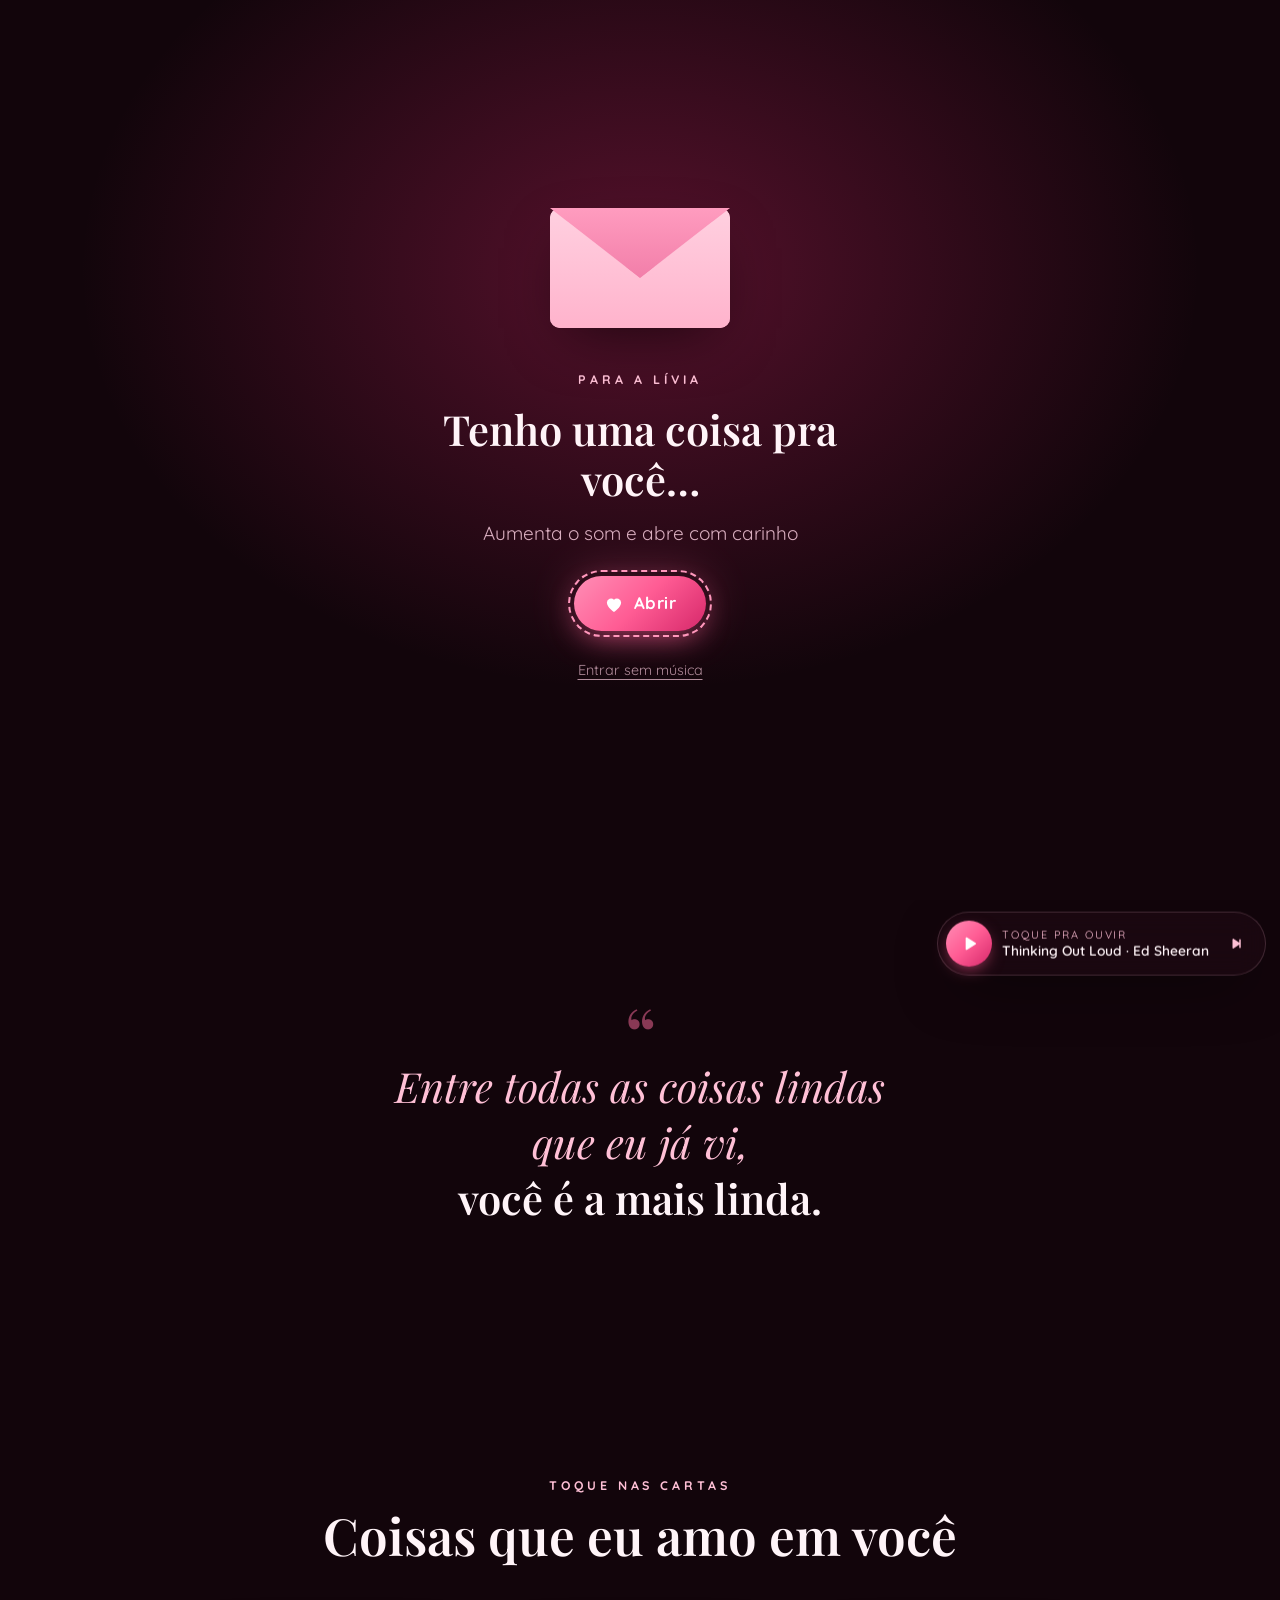
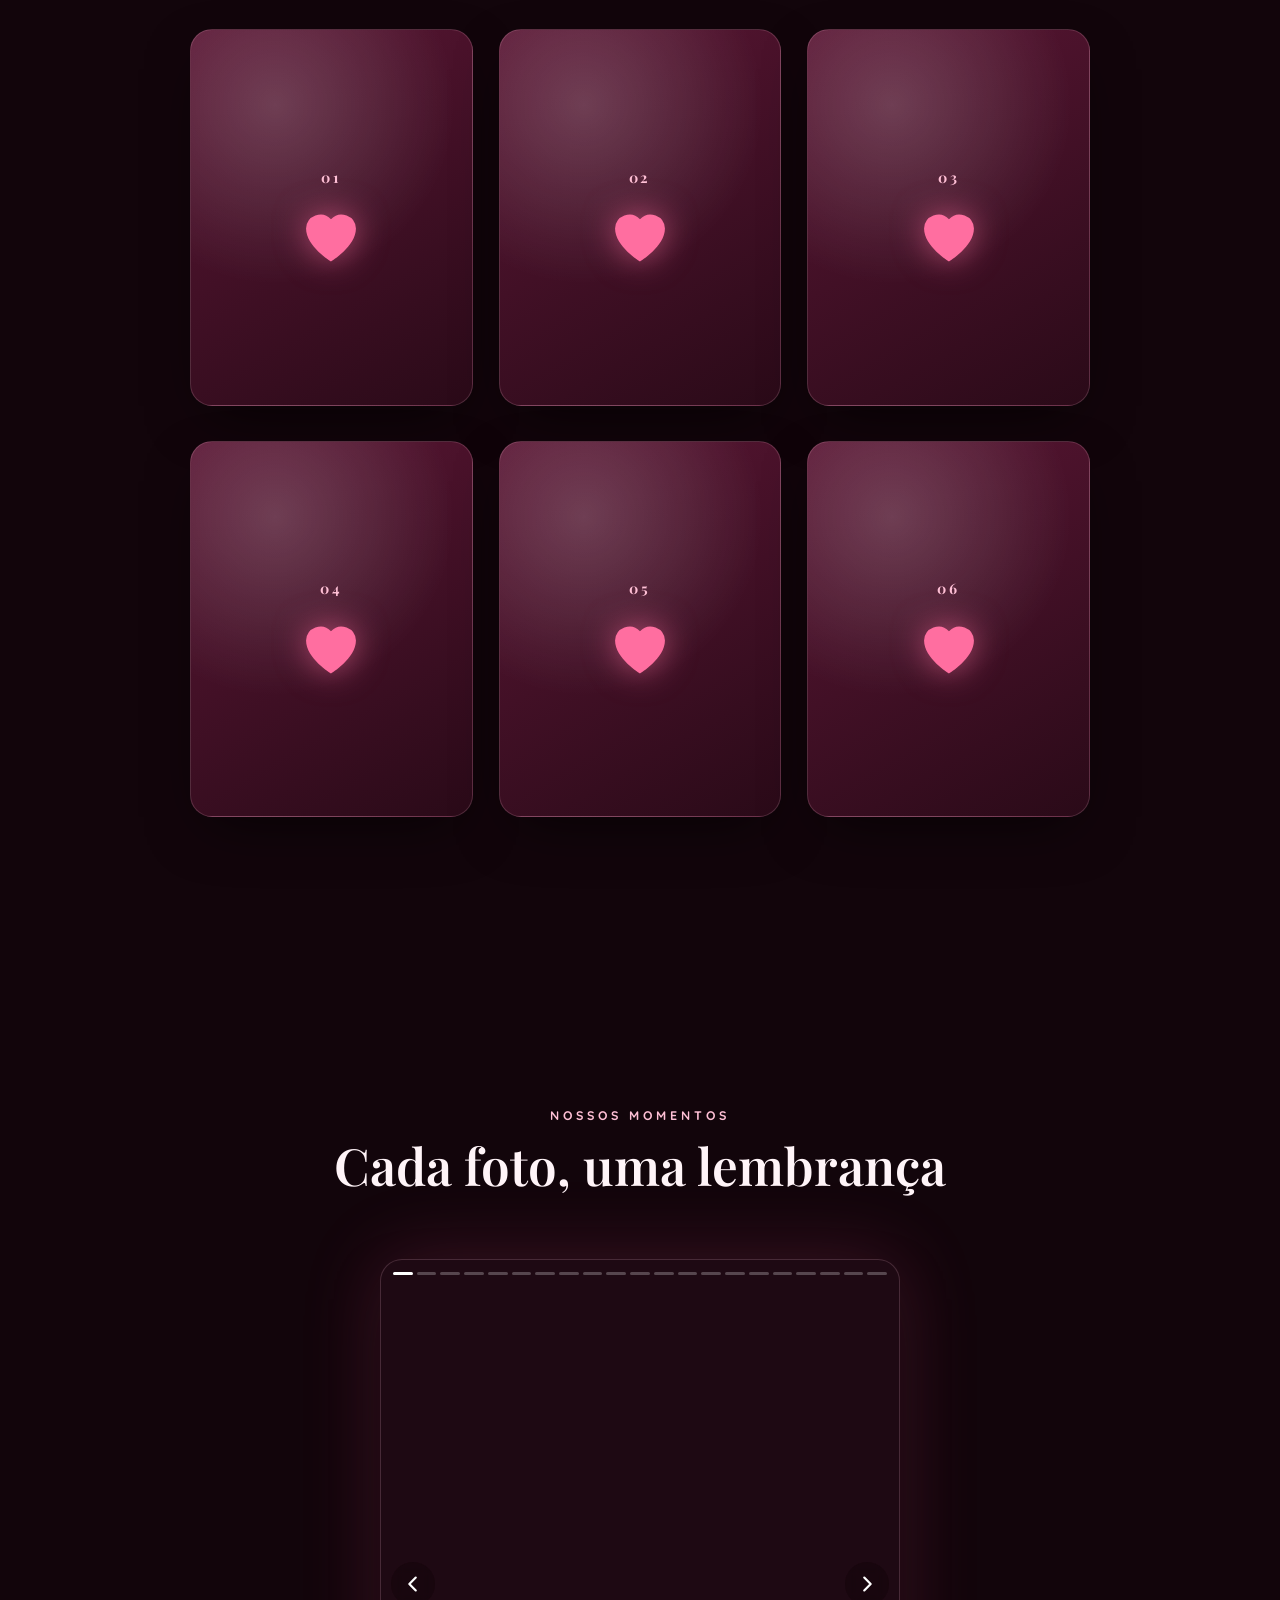
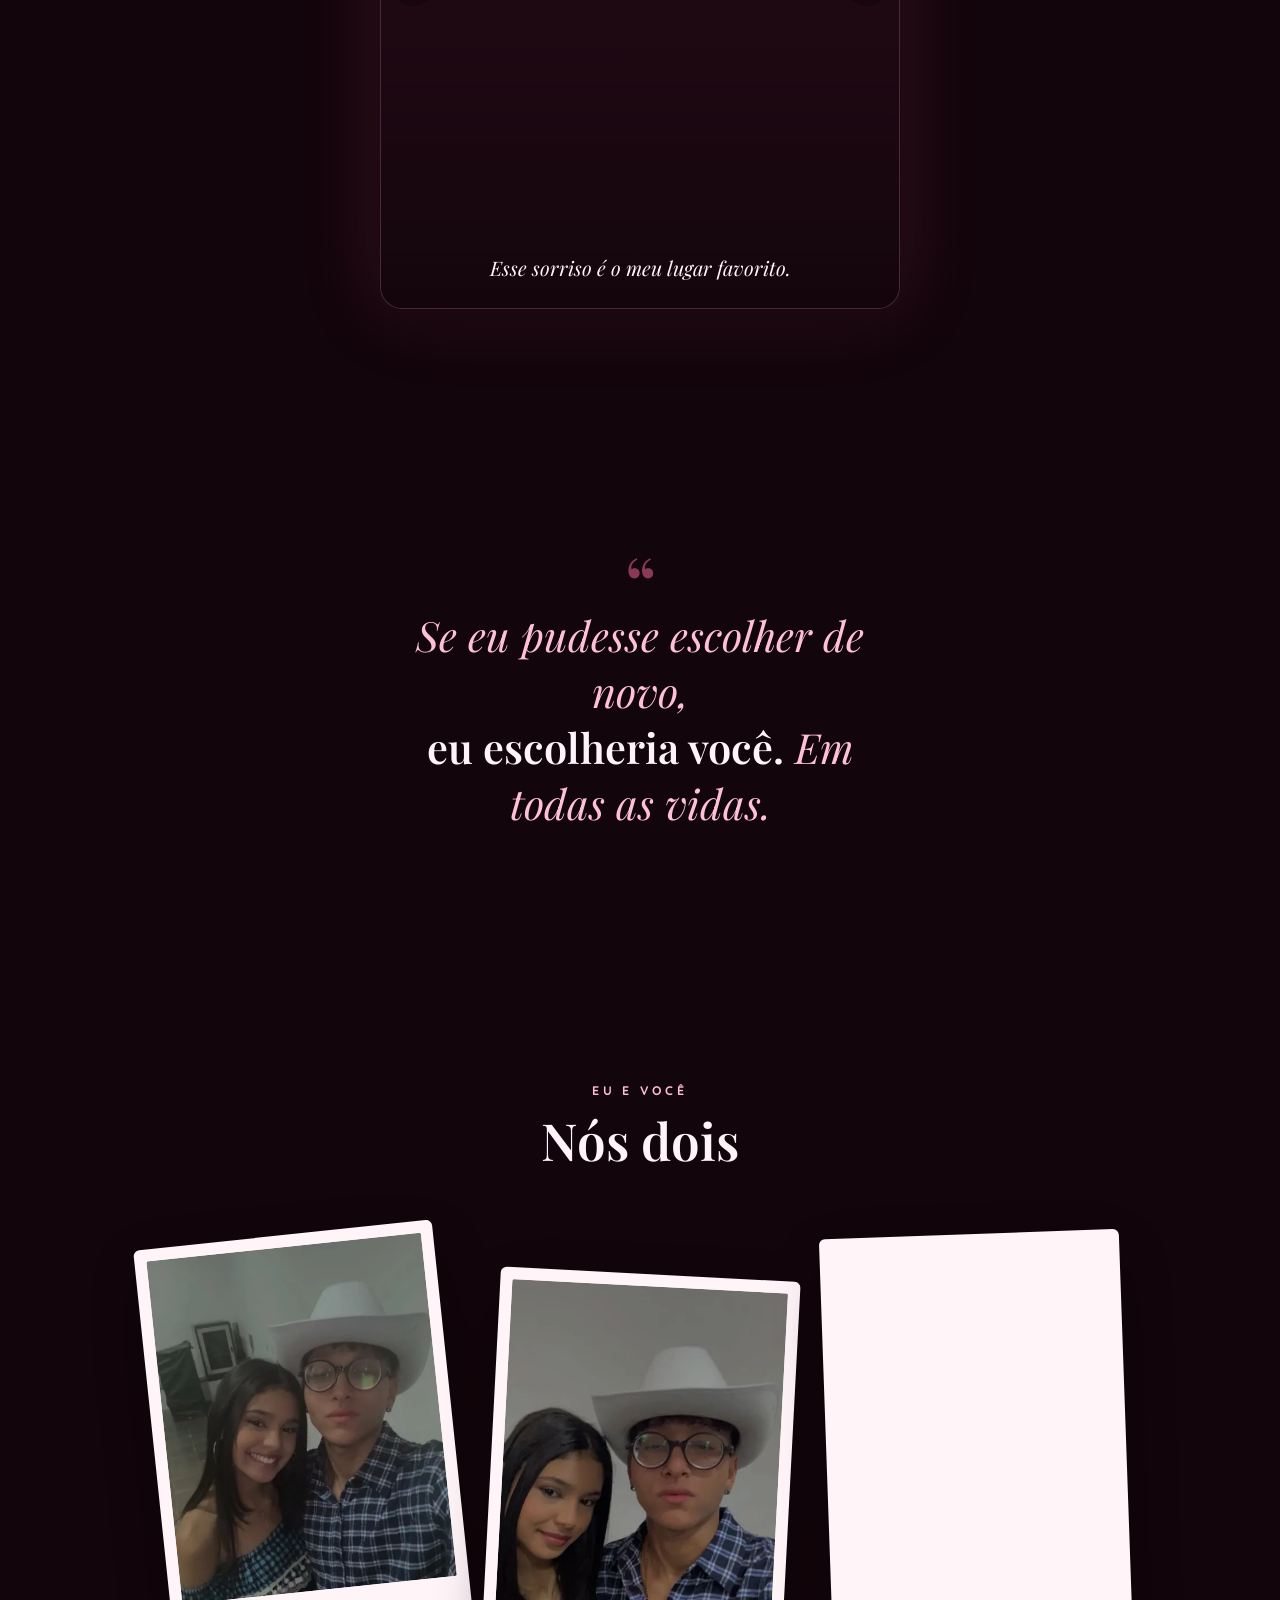
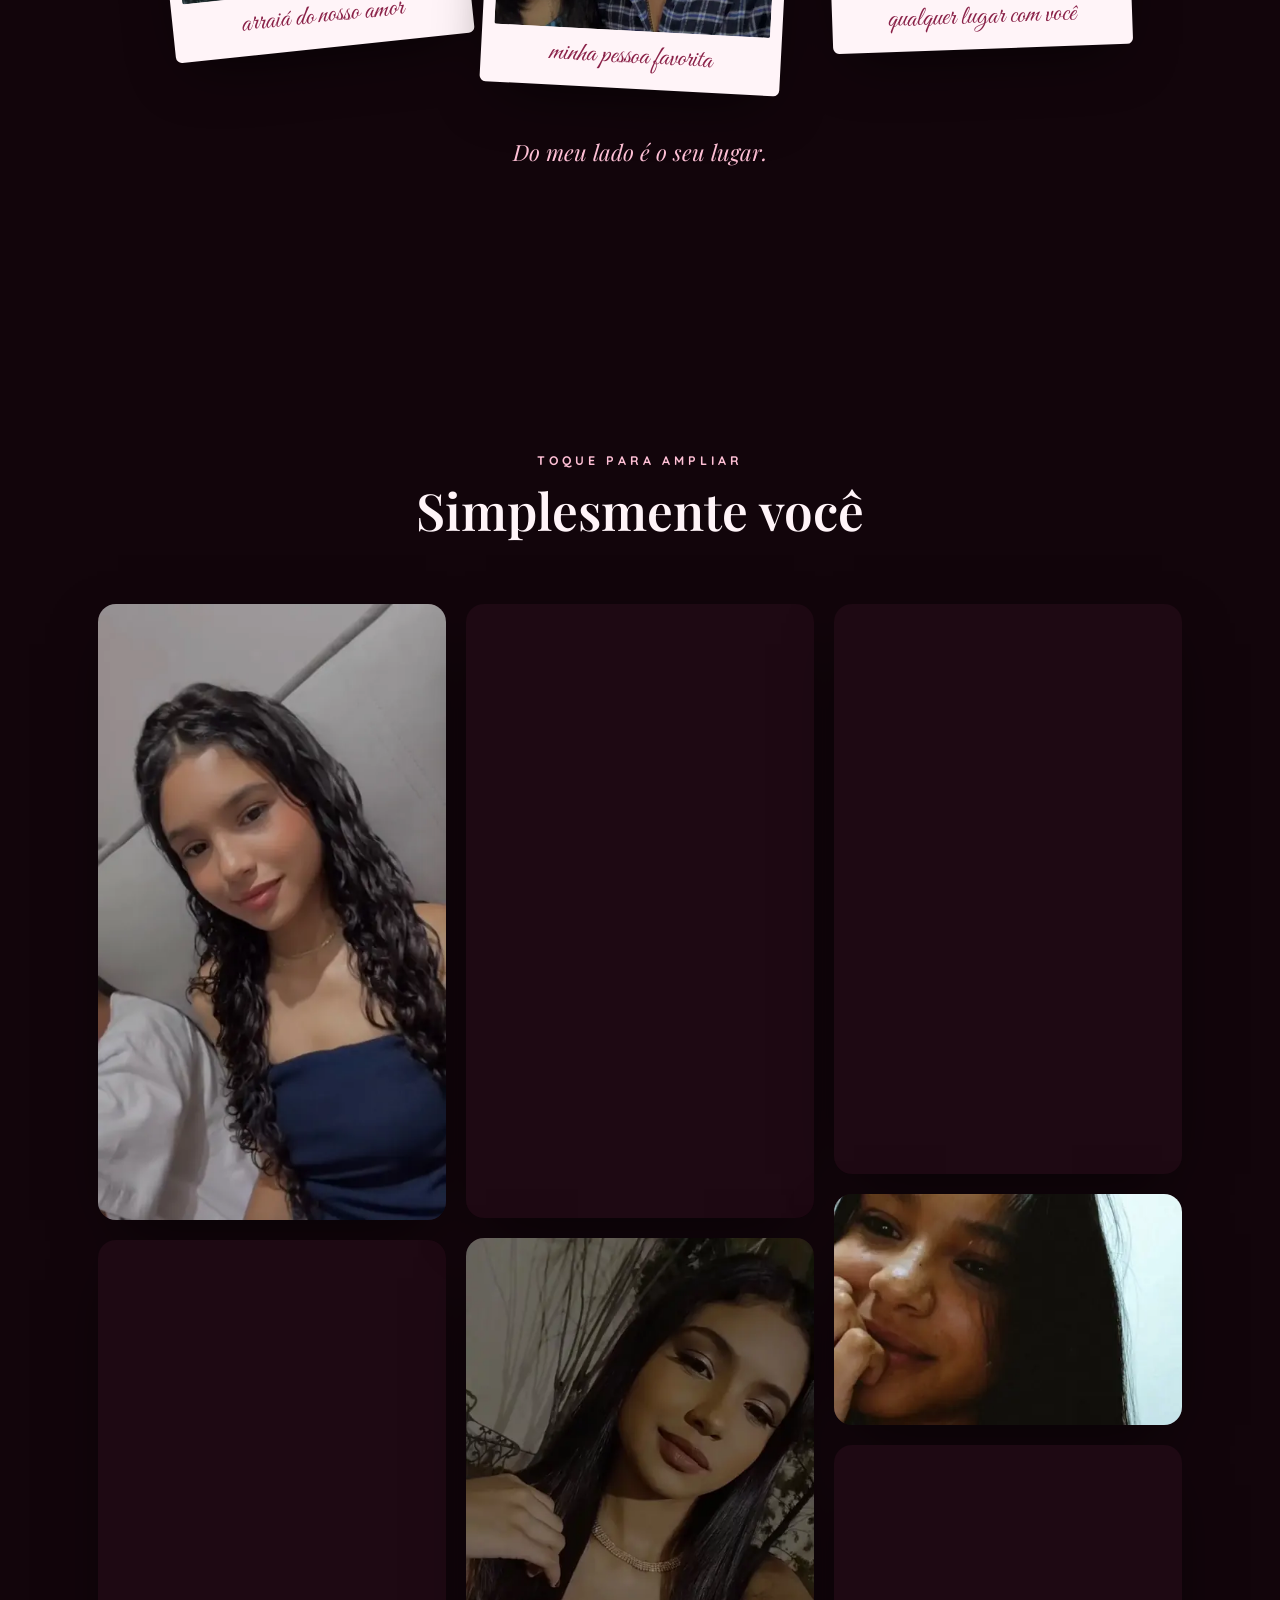
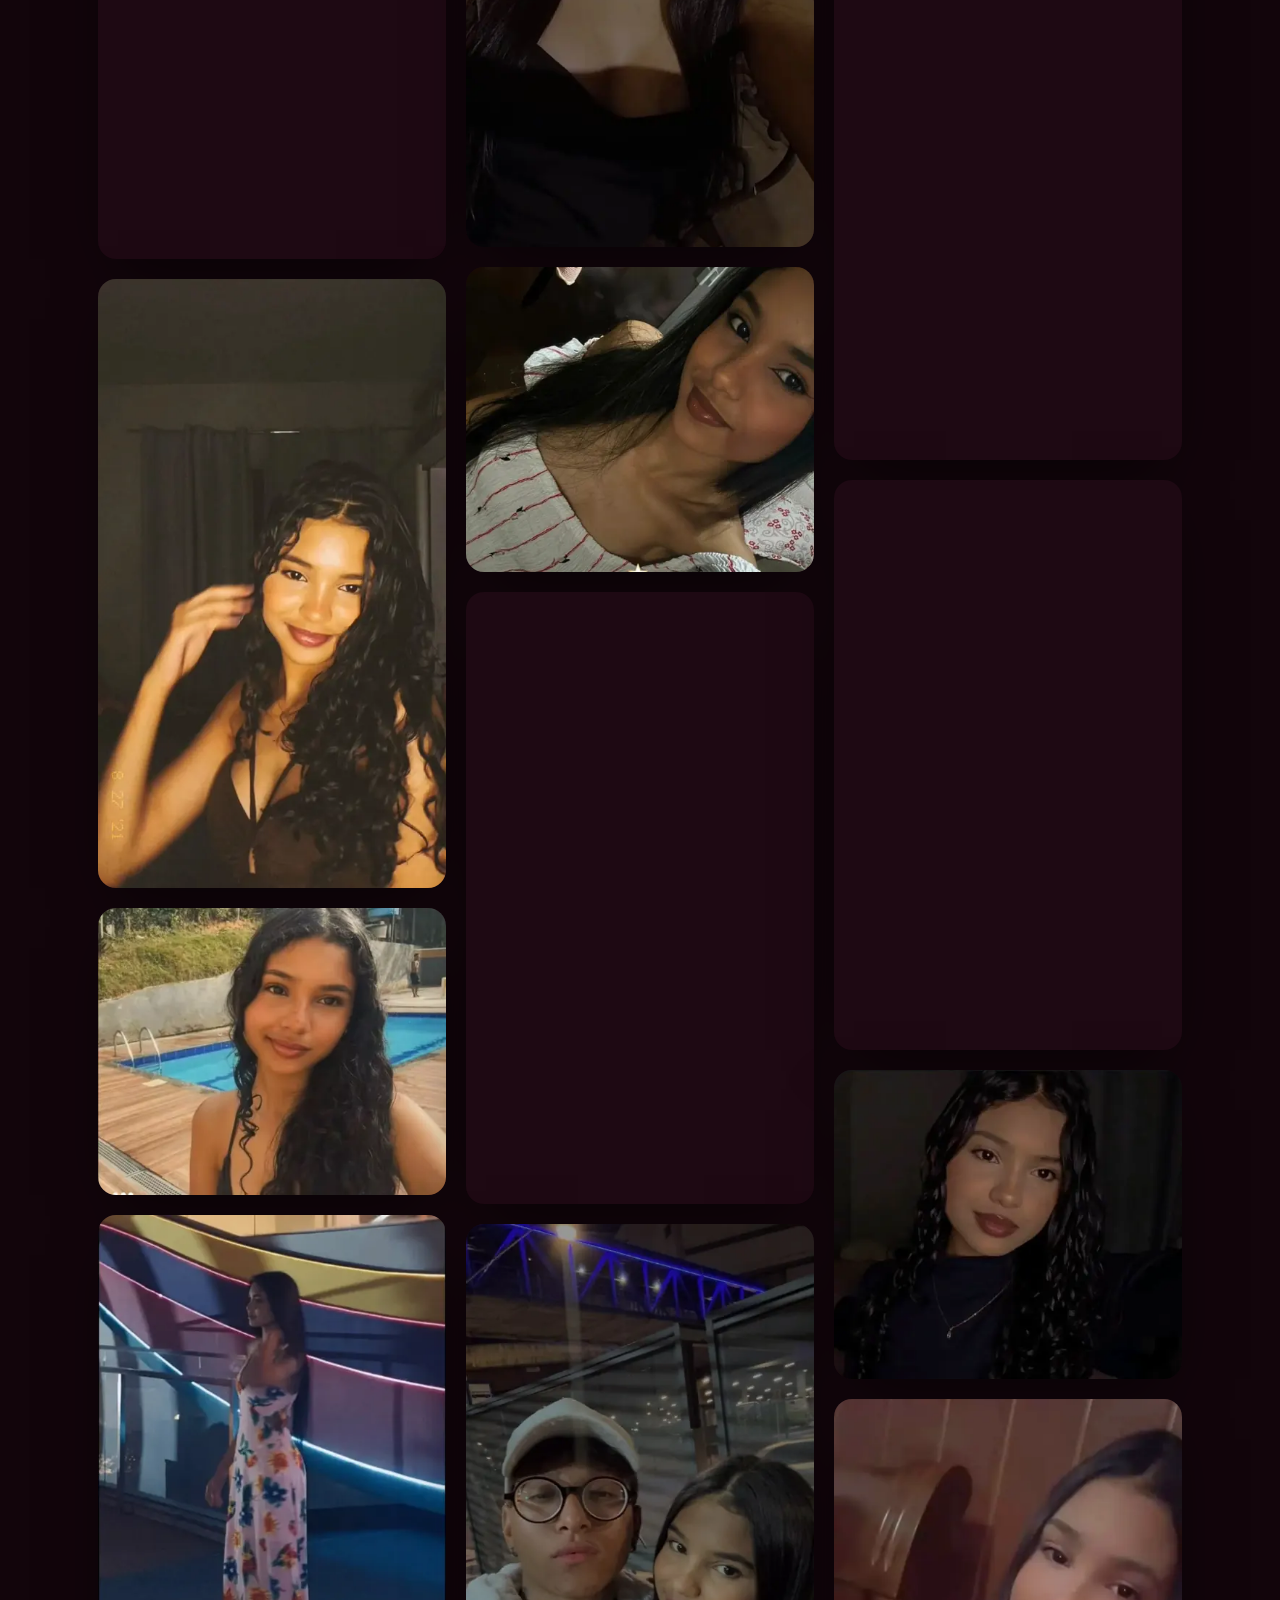
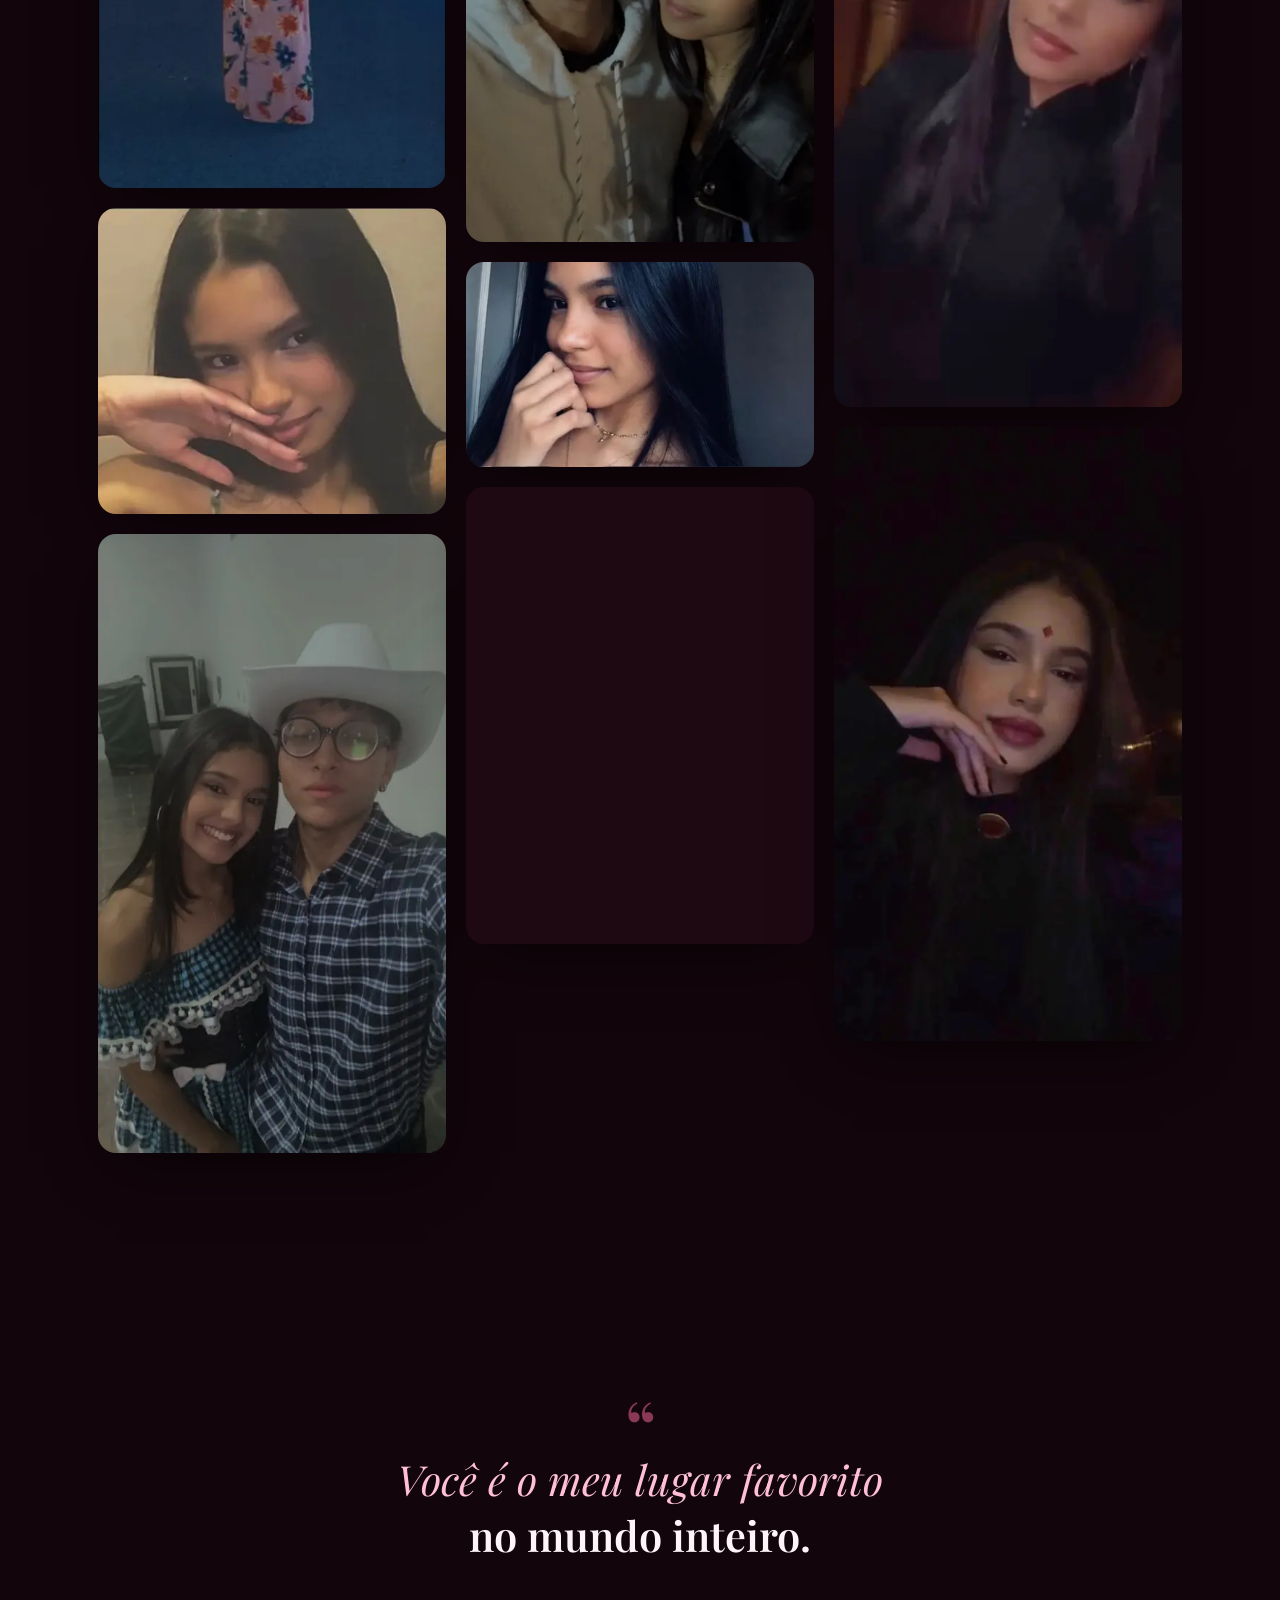
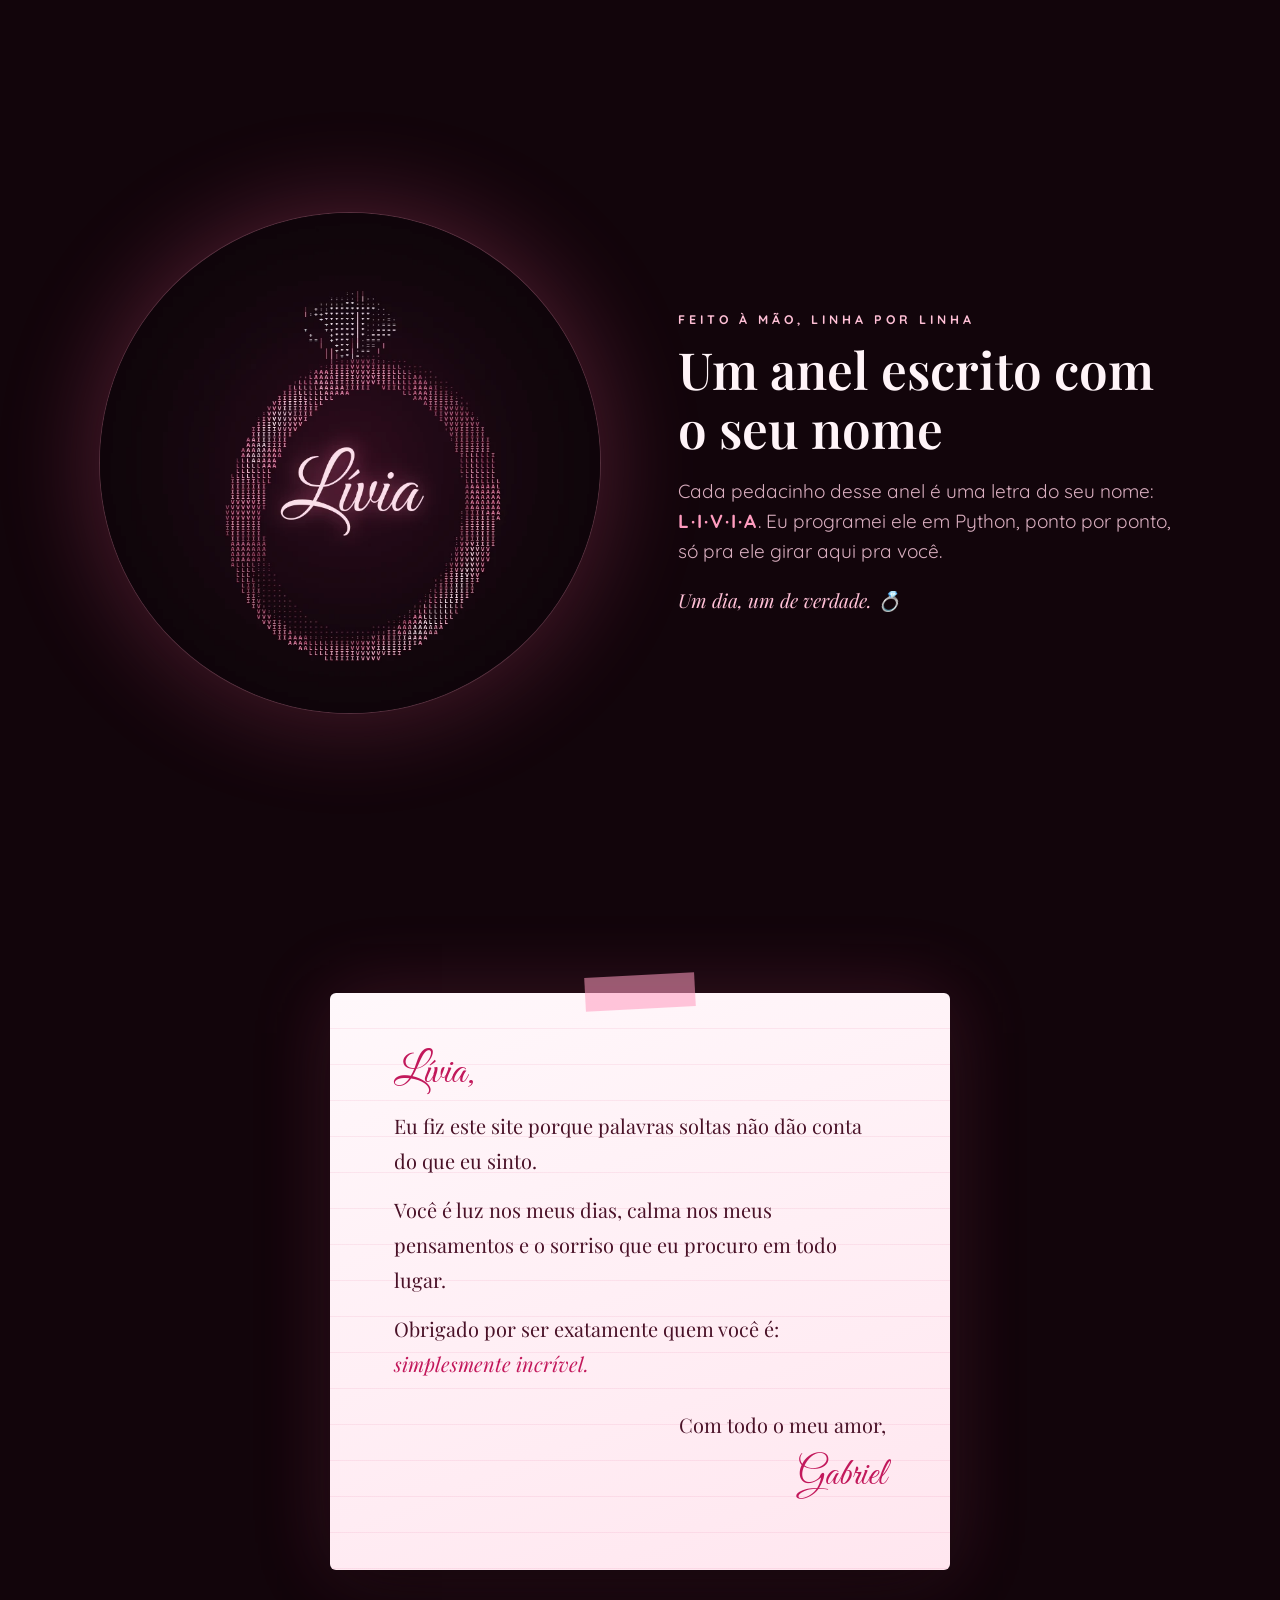
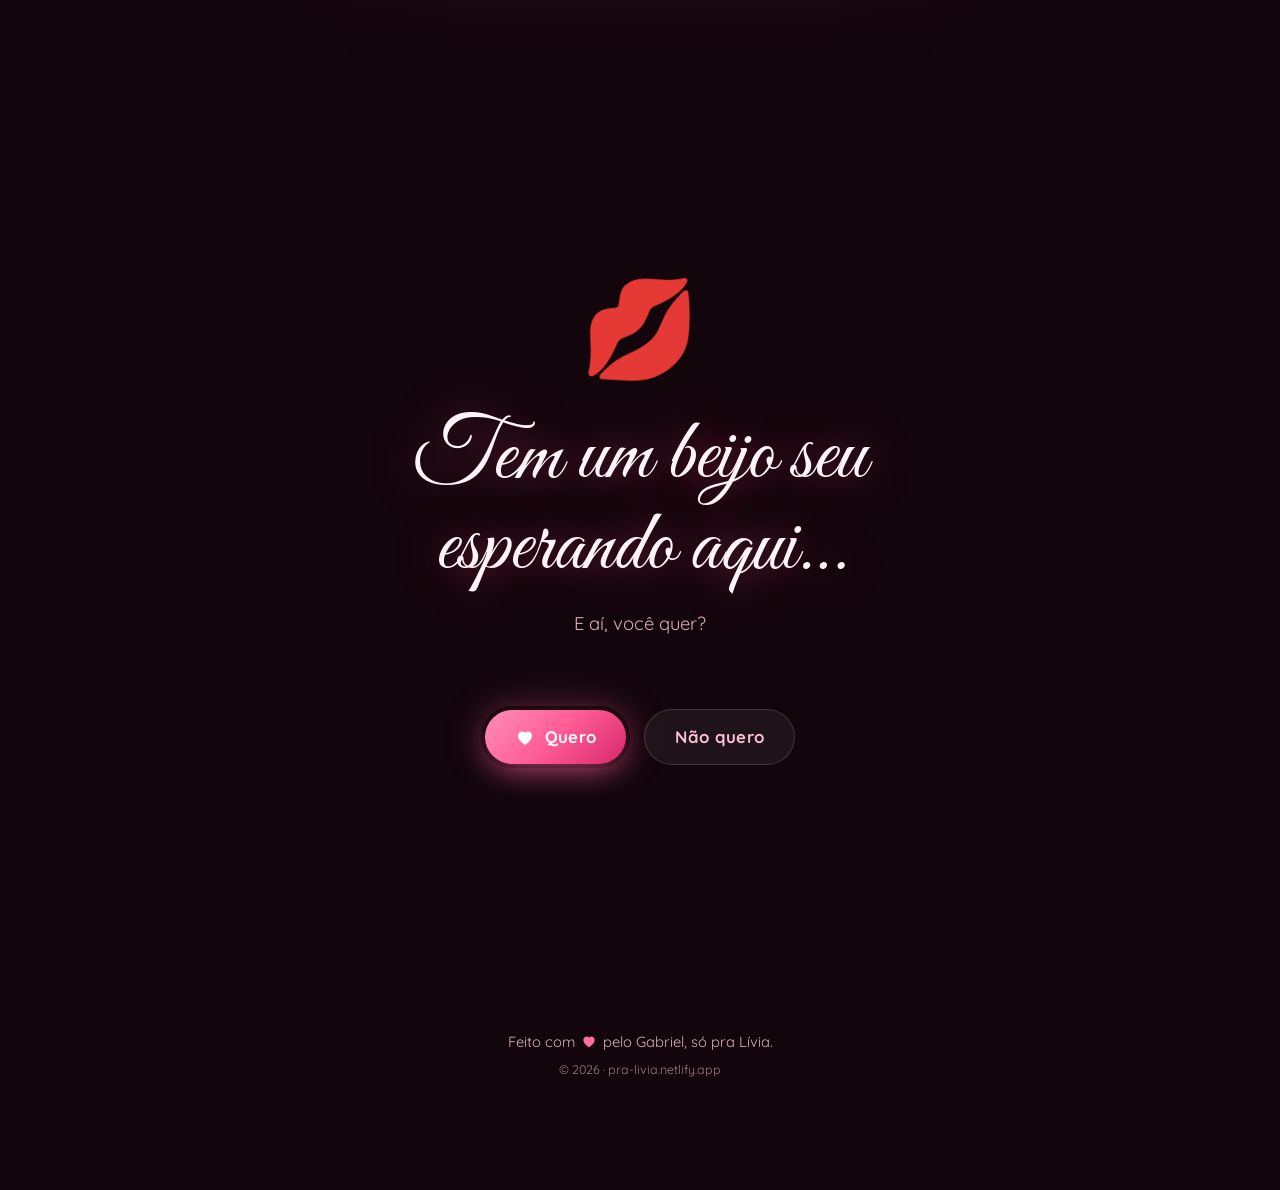
==== commit c1b4f322: "fix: assinatura do site como Gabriel Co-Authored-By: Claude Opus 5.5 <noreply@anthropic.com>" ====
--- a/index.html
+++ b/index.html
@@ -3,16 +3,16 @@
 <head>
   <!-- =====================================================================
        Ela é simplesmente incrível — uma homenagem para a Lívia
-       Feito com amor pelo Lucas · https://pra-livia.netlify.app
+       Feito com amor pelo Gabriel · https://pra-livia.netlify.app
        ===================================================================== -->
   <meta charset="UTF-8">
   <meta name="viewport" content="width=device-width, initial-scale=1, viewport-fit=cover">
 
   <!-- SEO básico -->
   <title>Ela é simplesmente incrível · Uma homenagem para a Lívia</title>
-  <meta name="description" content="Um site feito com todo o amor do Lucas para a Lívia: nossos momentos, as fotos mais lindas dela, mensagens do coração e uma música especial. Porque ela é simplesmente incrível.">
-  <meta name="author" content="Lucas">
-  <meta name="keywords" content="Lívia, homenagem, declaração de amor, namorada, ela é simplesmente incrível, site de amor, Lucas e Lívia">
+  <meta name="description" content="Um site feito com todo o amor do Gabriel para a Lívia: nossos momentos, as fotos mais lindas dela, mensagens do coração e uma música especial. Porque ela é simplesmente incrível.">
+  <meta name="author" content="Gabriel">
+  <meta name="keywords" content="Lívia, homenagem, declaração de amor, namorada, ela é simplesmente incrível, site de amor, Gabriel e Lívia">
   <meta name="robots" content="index, follow, max-image-preview:large">
   <link rel="canonical" href="https://pra-livia.netlify.app/">
 
@@ -39,21 +39,21 @@
   <meta property="og:locale" content="pt_BR">
   <meta property="og:site_name" content="Pra Lívia">
   <meta property="og:title" content="Ela é simplesmente incrível 💗">
-  <meta property="og:description" content="Lívia, eu fiz uma coisa pra você. Abre com carinho. Com todo o amor do Lucas.">
+  <meta property="og:description" content="Lívia, eu fiz uma coisa pra você. Abre com carinho. Com todo o amor do Gabriel.">
   <meta property="og:url" content="https://pra-livia.netlify.app/">
   <meta property="og:image" content="https://pra-livia.netlify.app/assets/img/social/og-image.jpg">
   <meta property="og:image:secure_url" content="https://pra-livia.netlify.app/assets/img/social/og-image.jpg">
   <meta property="og:image:type" content="image/jpeg">
   <meta property="og:image:width" content="1200">
   <meta property="og:image:height" content="630">
-  <meta property="og:image:alt" content="Polaroids da Lívia e do Lucas com o título: Ela é simplesmente incrível">
+  <meta property="og:image:alt" content="Polaroids da Lívia e do Gabriel com o título: Ela é simplesmente incrível">
 
   <!-- X / Twitter -->
   <meta name="twitter:card" content="summary_large_image">
   <meta name="twitter:title" content="Ela é simplesmente incrível 💗">
-  <meta name="twitter:description" content="Lívia, eu fiz uma coisa pra você. Abre com carinho. Com todo o amor do Lucas.">
+  <meta name="twitter:description" content="Lívia, eu fiz uma coisa pra você. Abre com carinho. Com todo o amor do Gabriel.">
   <meta name="twitter:image" content="https://pra-livia.netlify.app/assets/img/social/og-image.jpg">
-  <meta name="twitter:image:alt" content="Polaroids da Lívia e do Lucas com o título: Ela é simplesmente incrível">
+  <meta name="twitter:image:alt" content="Polaroids da Lívia e do Gabriel com o título: Ela é simplesmente incrível">
 
   <!-- Dados estruturados (Google) -->
   <script type="application/ld+json">
@@ -64,9 +64,9 @@
     "alternateName": "Pra Lívia",
     "url": "https://pra-livia.netlify.app/",
     "inLanguage": "pt-BR",
-    "description": "Uma homenagem do Lucas para a Lívia: momentos, fotos, mensagens e música.",
+    "description": "Uma homenagem do Gabriel para a Lívia: momentos, fotos, mensagens e música.",
     "image": "https://pra-livia.netlify.app/assets/img/social/og-image.jpg",
-    "author": { "@type": "Person", "name": "Lucas" },
+    "author": { "@type": "Person", "name": "Gabriel" },
     "about": { "@type": "Person", "name": "Lívia" }
   }
   </script>
@@ -225,15 +225,15 @@
 
       <div class="us__board">
         <figure class="polaroid polaroid--a reveal">
-          <img src="/assets/img/fotos/livia-07-sm.webp" width="480" height="853" loading="lazy" decoding="async" alt="Lívia e Lucas juntos numa festa junina, ele de chapéu de cowboy">
+          <img src="/assets/img/fotos/livia-07-sm.webp" width="480" height="853" loading="lazy" decoding="async" alt="Lívia e Gabriel juntos numa festa junina, ele de chapéu de cowboy">
           <figcaption>arraiá do nosso amor</figcaption>
         </figure>
         <figure class="polaroid polaroid--b reveal" data-delay="1">
-          <img src="/assets/img/fotos/livia-02-sm.webp" width="480" height="853" loading="lazy" decoding="async" alt="Lívia e Lucas lado a lado, olhando para a câmera">
+          <img src="/assets/img/fotos/livia-02-sm.webp" width="480" height="853" loading="lazy" decoding="async" alt="Lívia e Gabriel lado a lado, olhando para a câmera">
           <figcaption>minha pessoa favorita</figcaption>
         </figure>
         <figure class="polaroid polaroid--c reveal" data-delay="2">
-          <img src="/assets/img/fotos/livia-12-sm.webp" width="480" height="853" loading="lazy" decoding="async" alt="Lucas e Lívia juntos à noite">
+          <img src="/assets/img/fotos/livia-12-sm.webp" width="480" height="853" loading="lazy" decoding="async" alt="Gabriel e Lívia juntos à noite">
           <figcaption>qualquer lugar com você</figcaption>
         </figure>
       </div>
@@ -252,17 +252,17 @@
       <ul class="gallery__grid" id="gallery">
         <!-- GALERIA:INICIO -->
         <li class="gallery__item reveal"><button class="gallery__btn" type="button" data-index="0" data-full="/assets/img/fotos/livia-01.webp" data-caption="Esse sorriso é o meu lugar favorito."><img src="/assets/img/fotos/livia-01-sm.webp" srcset="/assets/img/fotos/livia-01-sm.webp 480w, /assets/img/fotos/livia-01.webp 900w" sizes="(max-width: 600px) 50vw, (max-width: 1000px) 33vw, 300px" width="900" height="1593" loading="lazy" decoding="async" alt="Lívia sorrindo, com os cabelos cacheados soltos"><span class="gallery__cap">Esse sorriso é o meu lugar favorito.</span></button></li>
-        <li class="gallery__item reveal"><button class="gallery__btn" type="button" data-index="1" data-full="/assets/img/fotos/livia-02.webp" data-caption="Nós dois: minha parte preferida de qualquer dia."><img src="/assets/img/fotos/livia-02-sm.webp" srcset="/assets/img/fotos/livia-02-sm.webp 480w, /assets/img/fotos/livia-02.webp 900w" sizes="(max-width: 600px) 50vw, (max-width: 1000px) 33vw, 300px" width="900" height="1600" loading="lazy" decoding="async" alt="Lívia e Lucas lado a lado, olhando para a câmera"><span class="gallery__cap">Nós dois: minha parte preferida de qualquer dia.</span></button></li>
+        <li class="gallery__item reveal"><button class="gallery__btn" type="button" data-index="1" data-full="/assets/img/fotos/livia-02.webp" data-caption="Nós dois: minha parte preferida de qualquer dia."><img src="/assets/img/fotos/livia-02-sm.webp" srcset="/assets/img/fotos/livia-02-sm.webp 480w, /assets/img/fotos/livia-02.webp 900w" sizes="(max-width: 600px) 50vw, (max-width: 1000px) 33vw, 300px" width="900" height="1600" loading="lazy" decoding="async" alt="Lívia e Gabriel lado a lado, olhando para a câmera"><span class="gallery__cap">Nós dois: minha parte preferida de qualquer dia.</span></button></li>
         <li class="gallery__item reveal"><button class="gallery__btn" type="button" data-index="2" data-full="/assets/img/fotos/livia-03.webp" data-caption="Luz dourada, mas quem brilha é você."><img src="/assets/img/fotos/livia-03-sm.webp" srcset="/assets/img/fotos/livia-03-sm.webp 480w, /assets/img/fotos/livia-03.webp 900w" sizes="(max-width: 600px) 50vw, (max-width: 1000px) 33vw, 300px" width="900" height="1575" loading="lazy" decoding="async" alt="Lívia sorrindo sob uma luz dourada"><span class="gallery__cap">Luz dourada, mas quem brilha é você.</span></button></li>
         <li class="gallery__item reveal"><button class="gallery__btn" type="button" data-index="3" data-full="/assets/img/fotos/livia-04.webp" data-caption="Até o sol fica com inveja."><img src="/assets/img/fotos/livia-04-sm.webp" srcset="/assets/img/fotos/livia-04-sm.webp 480w, /assets/img/fotos/livia-04.webp 900w" sizes="(max-width: 600px) 50vw, (max-width: 1000px) 33vw, 300px" width="900" height="744" loading="lazy" decoding="async" alt="Lívia sorrindo ao lado de uma piscina, num dia de sol"><span class="gallery__cap">Até o sol fica com inveja.</span></button></li>
         <li class="gallery__item reveal"><button class="gallery__btn" type="button" data-index="4" data-full="/assets/img/fotos/livia-05.webp" data-caption="Elegante sem nem tentar."><img src="/assets/img/fotos/livia-05-sm.webp" srcset="/assets/img/fotos/livia-05-sm.webp 480w, /assets/img/fotos/livia-05.webp 900w" sizes="(max-width: 600px) 50vw, (max-width: 1000px) 33vw, 300px" width="900" height="1481" loading="lazy" decoding="async" alt="Lívia de corpo inteiro com um vestido longo florido"><span class="gallery__cap">Elegante sem nem tentar.</span></button></li>
         <li class="gallery__item reveal"><button class="gallery__btn" type="button" data-index="5" data-full="/assets/img/fotos/livia-06.webp" data-caption="Esse jeitinho que me desmonta."><img src="/assets/img/fotos/livia-06-sm.webp" srcset="/assets/img/fotos/livia-06-sm.webp 480w, /assets/img/fotos/livia-06.webp 900w" sizes="(max-width: 600px) 50vw, (max-width: 1000px) 33vw, 300px" width="900" height="791" loading="lazy" decoding="async" alt="Lívia sorrindo com a mão perto do rosto"><span class="gallery__cap">Esse jeitinho que me desmonta.</span></button></li>
-        <li class="gallery__item reveal"><button class="gallery__btn" type="button" data-index="6" data-full="/assets/img/fotos/livia-07.webp" data-caption="Arraiá do nosso amor."><img src="/assets/img/fotos/livia-07-sm.webp" srcset="/assets/img/fotos/livia-07-sm.webp 480w, /assets/img/fotos/livia-07.webp 900w" sizes="(max-width: 600px) 50vw, (max-width: 1000px) 33vw, 300px" width="900" height="1600" loading="lazy" decoding="async" alt="Lívia e Lucas juntos numa festa junina, ele de chapéu de cowboy"><span class="gallery__cap">Arraiá do nosso amor.</span></button></li>
+        <li class="gallery__item reveal"><button class="gallery__btn" type="button" data-index="6" data-full="/assets/img/fotos/livia-07.webp" data-caption="Arraiá do nosso amor."><img src="/assets/img/fotos/livia-07-sm.webp" srcset="/assets/img/fotos/livia-07-sm.webp 480w, /assets/img/fotos/livia-07.webp 900w" sizes="(max-width: 600px) 50vw, (max-width: 1000px) 33vw, 300px" width="900" height="1600" loading="lazy" decoding="async" alt="Lívia e Gabriel juntos numa festa junina, ele de chapéu de cowboy"><span class="gallery__cap">Arraiá do nosso amor.</span></button></li>
         <li class="gallery__item reveal"><button class="gallery__btn" type="button" data-index="7" data-full="/assets/img/fotos/livia-08.webp" data-caption="Por você, eu fico. Sempre."><img src="/assets/img/fotos/livia-08-sm.webp" srcset="/assets/img/fotos/livia-08-sm.webp 480w, /assets/img/fotos/livia-08.webp 900w" sizes="(max-width: 600px) 50vw, (max-width: 1000px) 33vw, 300px" width="900" height="1589" loading="lazy" decoding="async" alt="Lívia olhando para a câmera, com os cachos caindo no ombro"><span class="gallery__cap">Por você, eu fico. Sempre.</span></button></li>
         <li class="gallery__item reveal"><button class="gallery__btn" type="button" data-index="8" data-full="/assets/img/fotos/livia-09.webp" data-caption="Linda de um jeito que nem dá pra explicar."><img src="/assets/img/fotos/livia-09-sm.webp" srcset="/assets/img/fotos/livia-09-sm.webp 480w, /assets/img/fotos/livia-09.webp 900w" sizes="(max-width: 600px) 50vw, (max-width: 1000px) 33vw, 300px" width="900" height="1575" loading="lazy" decoding="async" alt="Lívia com o cabelo liso, olhando para a câmera"><span class="gallery__cap">Linda de um jeito que nem dá pra explicar.</span></button></li>
         <li class="gallery__item reveal"><button class="gallery__btn" type="button" data-index="9" data-full="/assets/img/fotos/livia-10.webp" data-caption="Seu olhar conversa comigo."><img src="/assets/img/fotos/livia-10-sm.webp" srcset="/assets/img/fotos/livia-10-sm.webp 480w, /assets/img/fotos/livia-10.webp 900w" sizes="(max-width: 600px) 50vw, (max-width: 1000px) 33vw, 300px" width="900" height="788" loading="lazy" decoding="async" alt="Lívia deitada, sorrindo de leve"><span class="gallery__cap">Seu olhar conversa comigo.</span></button></li>
         <li class="gallery__item reveal"><button class="gallery__btn" type="button" data-index="10" data-full="/assets/img/fotos/livia-11.webp" data-caption="Minha calma no meio do caos."><img src="/assets/img/fotos/livia-11-sm.webp" srcset="/assets/img/fotos/livia-11-sm.webp 480w, /assets/img/fotos/livia-11.webp 900w" sizes="(max-width: 600px) 50vw, (max-width: 1000px) 33vw, 300px" width="900" height="1582" loading="lazy" decoding="async" alt="Lívia sorrindo, com um colar delicado"><span class="gallery__cap">Minha calma no meio do caos.</span></button></li>
-        <li class="gallery__item reveal"><button class="gallery__btn" type="button" data-index="11" data-full="/assets/img/fotos/livia-12.webp" data-caption="Qualquer lugar fica especial com você."><img src="/assets/img/fotos/livia-12-sm.webp" srcset="/assets/img/fotos/livia-12-sm.webp 480w, /assets/img/fotos/livia-12.webp 900w" sizes="(max-width: 600px) 50vw, (max-width: 1000px) 33vw, 300px" width="900" height="1600" loading="lazy" decoding="async" alt="Lucas e Lívia juntos à noite"><span class="gallery__cap">Qualquer lugar fica especial com você.</span></button></li>
+        <li class="gallery__item reveal"><button class="gallery__btn" type="button" data-index="11" data-full="/assets/img/fotos/livia-12.webp" data-caption="Qualquer lugar fica especial com você."><img src="/assets/img/fotos/livia-12-sm.webp" srcset="/assets/img/fotos/livia-12-sm.webp 480w, /assets/img/fotos/livia-12.webp 900w" sizes="(max-width: 600px) 50vw, (max-width: 1000px) 33vw, 300px" width="900" height="1600" loading="lazy" decoding="async" alt="Gabriel e Lívia juntos à noite"><span class="gallery__cap">Qualquer lugar fica especial com você.</span></button></li>
         <li class="gallery__item reveal"><button class="gallery__btn" type="button" data-index="12" data-full="/assets/img/fotos/livia-13.webp" data-caption="Delicada como uma flor."><img src="/assets/img/fotos/livia-13-sm.webp" srcset="/assets/img/fotos/livia-13-sm.webp 480w, /assets/img/fotos/livia-13.webp 900w" sizes="(max-width: 600px) 50vw, (max-width: 1000px) 33vw, 300px" width="900" height="530" loading="lazy" decoding="async" alt="Lívia com a mão no queixo, sorrindo"><span class="gallery__cap">Delicada como uma flor.</span></button></li>
         <li class="gallery__item reveal"><button class="gallery__btn" type="button" data-index="13" data-full="/assets/img/fotos/livia-14.webp" data-caption="Simples assim: perfeita."><img src="/assets/img/fotos/livia-14-sm.webp" srcset="/assets/img/fotos/livia-14-sm.webp 480w, /assets/img/fotos/livia-14.webp 900w" sizes="(max-width: 600px) 50vw, (max-width: 1000px) 33vw, 300px" width="900" height="1182" loading="lazy" decoding="async" alt="Lívia deitada, com o cabelo espalhado"><span class="gallery__cap">Simples assim: perfeita.</span></button></li>
         <li class="gallery__item reveal"><button class="gallery__btn" type="button" data-index="14" data-full="/assets/img/fotos/livia-15.webp" data-caption="Seu sorriso contagia todo mundo."><img src="/assets/img/fotos/livia-15-sm.webp" srcset="/assets/img/fotos/livia-15-sm.webp 480w, /assets/img/fotos/livia-15.webp 900w" sizes="(max-width: 600px) 50vw, (max-width: 1000px) 33vw, 300px" width="900" height="1475" loading="lazy" decoding="async" alt="Lívia sorrindo ao lado de uma amiga"><span class="gallery__cap">Seu sorriso contagia todo mundo.</span></button></li>
@@ -309,7 +309,7 @@
         <p>Eu fiz este site porque palavras soltas não dão conta do que eu sinto.</p>
         <p>Você é luz nos meus dias, calma nos meus pensamentos e o sorriso que eu procuro em todo lugar.</p>
         <p>Obrigado por ser exatamente quem você é: <em>simplesmente incrível.</em></p>
-        <p class="letter__sign">Com todo o meu amor,<br><span>Lucas</span></p>
+        <p class="letter__sign">Com todo o meu amor,<br><span>Gabriel</span></p>
       </article>
     </section>
 
@@ -333,7 +333,7 @@
   </main>
 
   <footer class="footer">
-    <p>Feito com <svg viewBox="0 0 32 32" aria-hidden="true"><use href="#i-heart"/></svg><span class="visually-hidden">amor</span> pelo Lucas, só pra Lívia.</p>
+    <p>Feito com <svg viewBox="0 0 32 32" aria-hidden="true"><use href="#i-heart"/></svg><span class="visually-hidden">amor</span> pelo Gabriel, só pra Lívia.</p>
     <p class="footer__small">© <span id="year">2026</span> · pra-livia.netlify.app</p>
   </footer>
 
